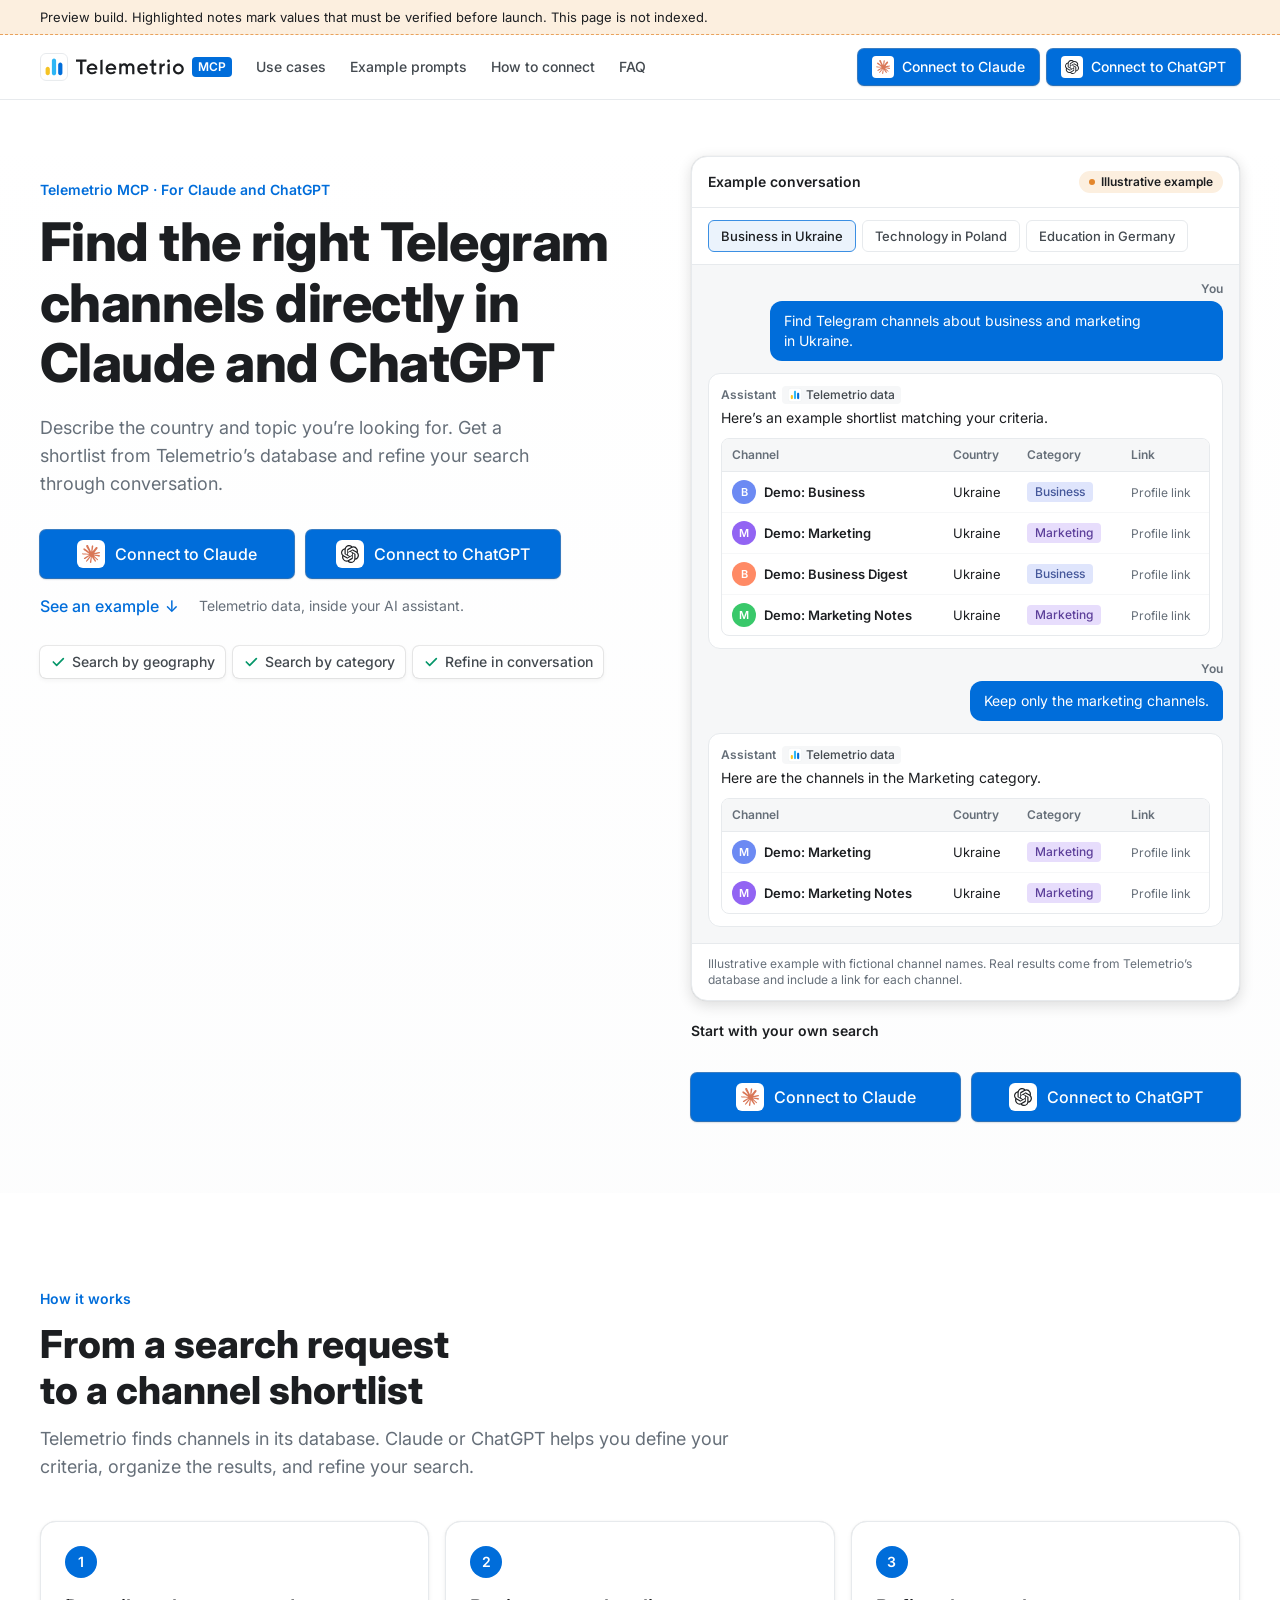
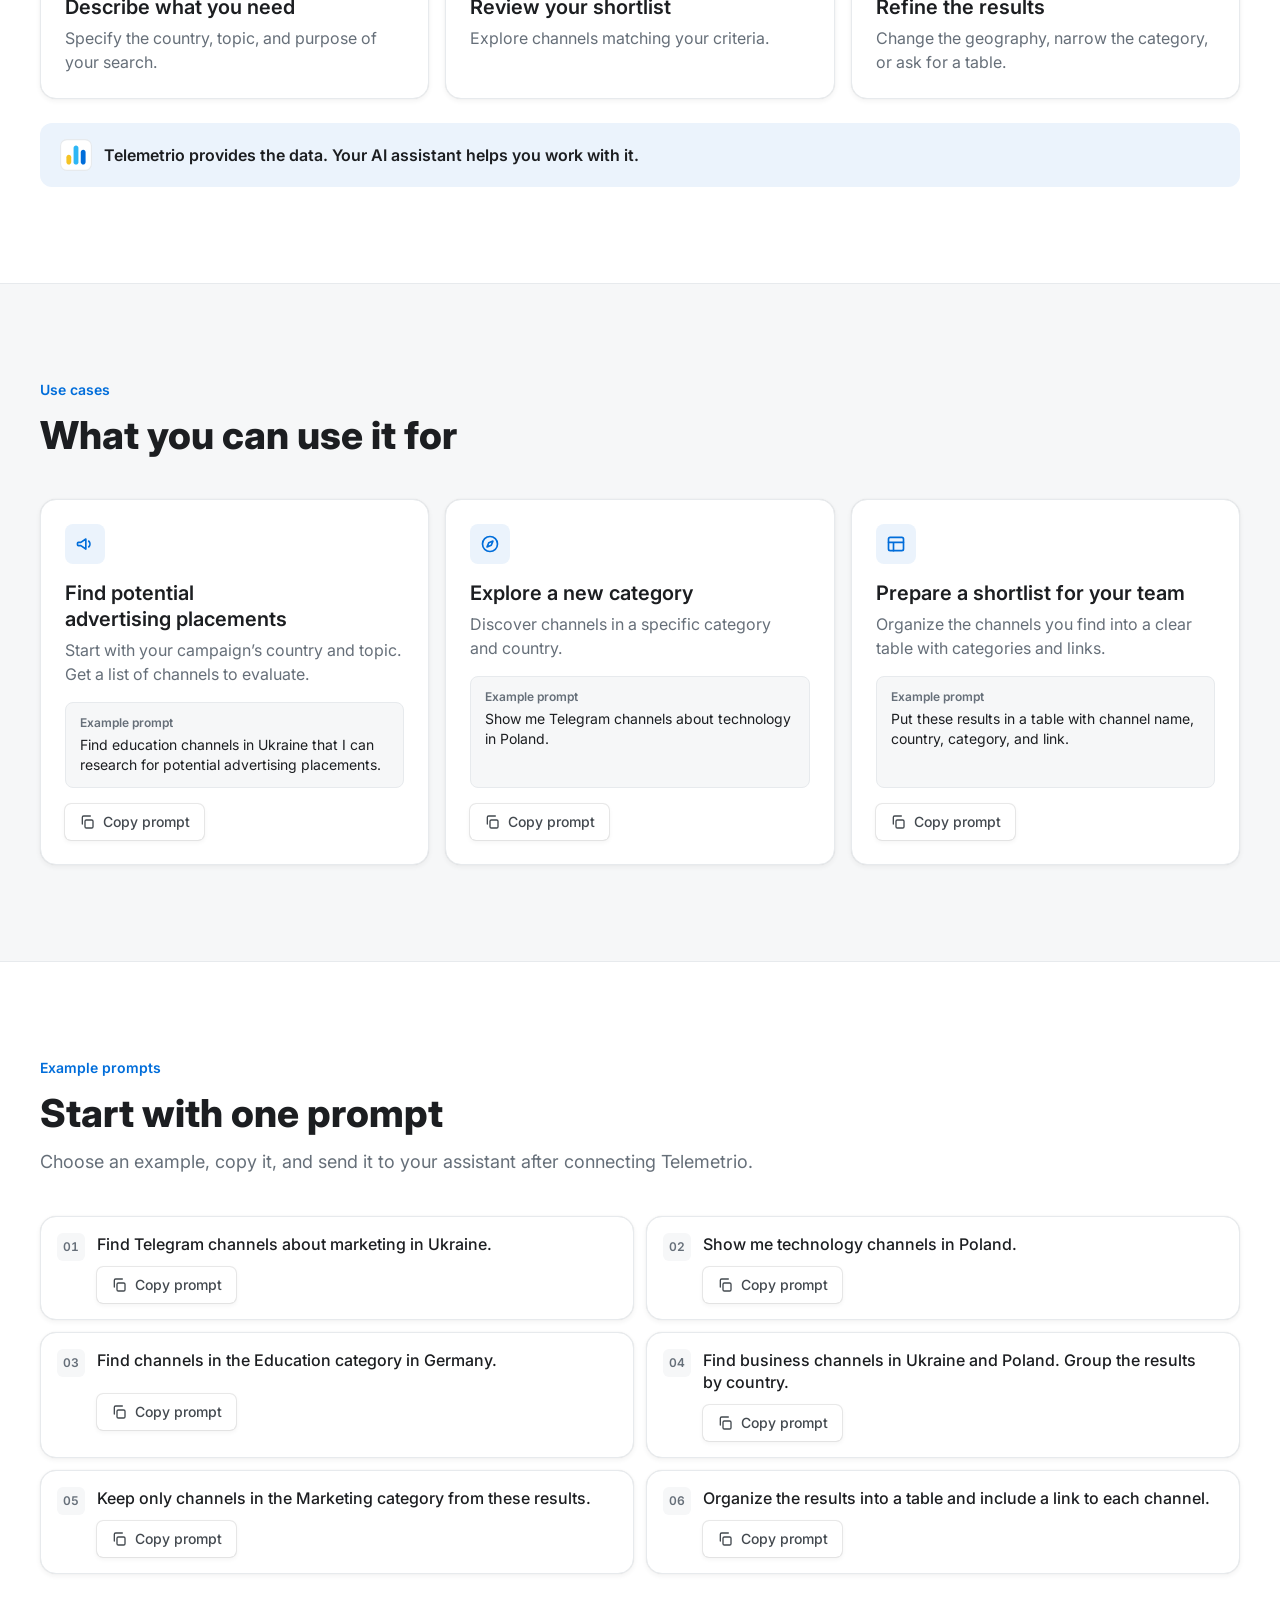
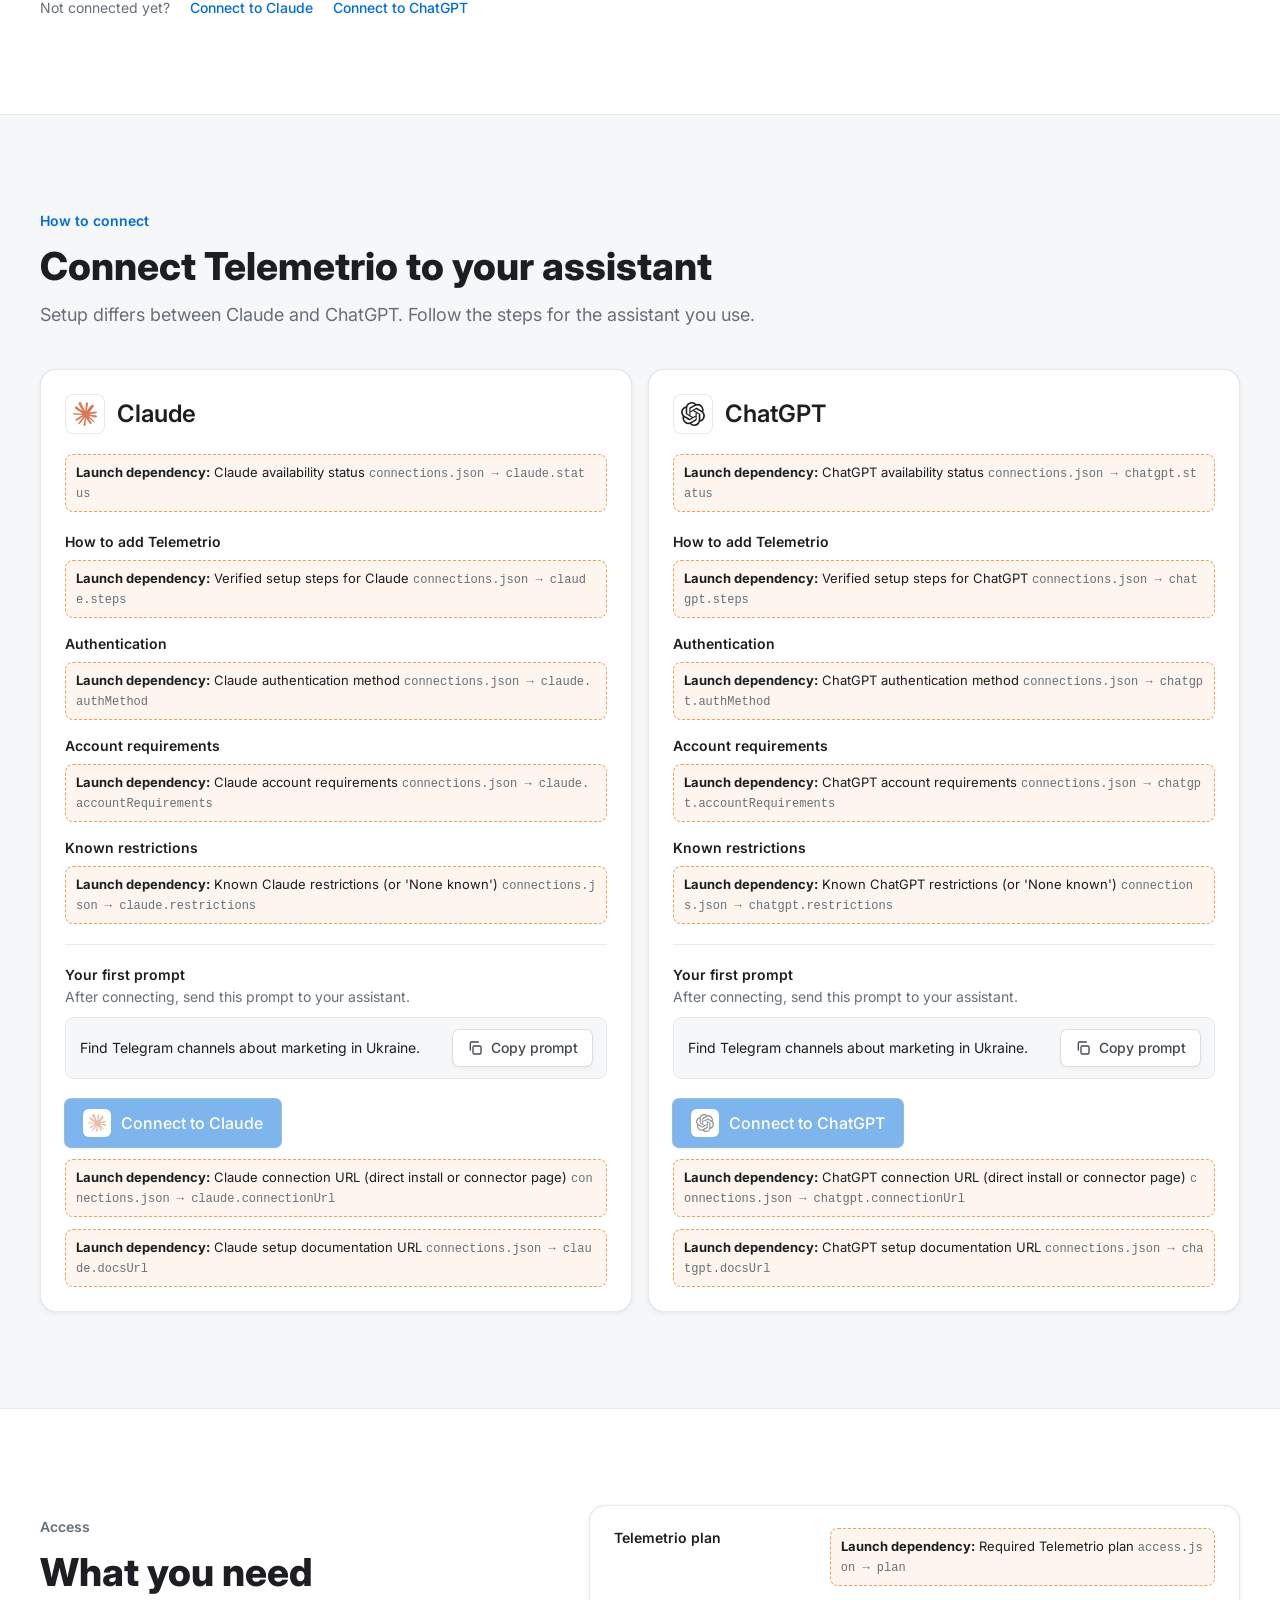
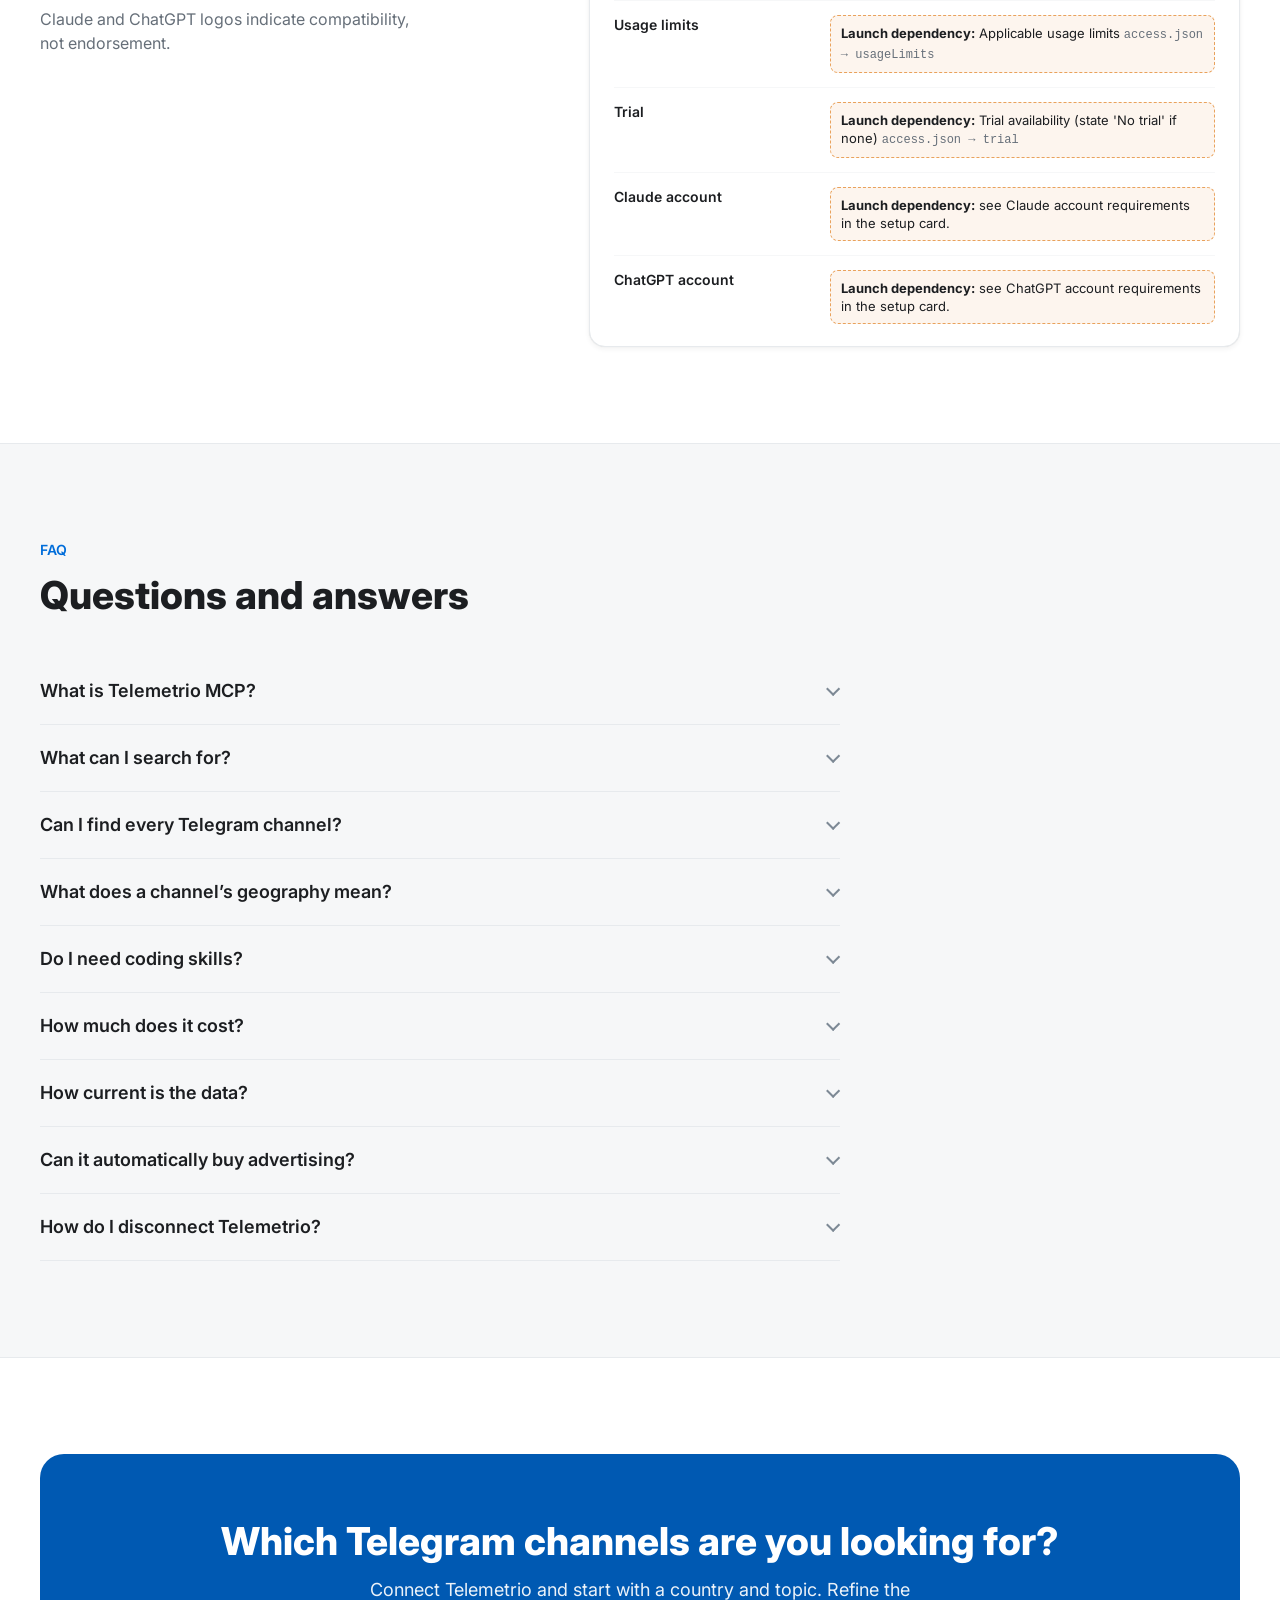
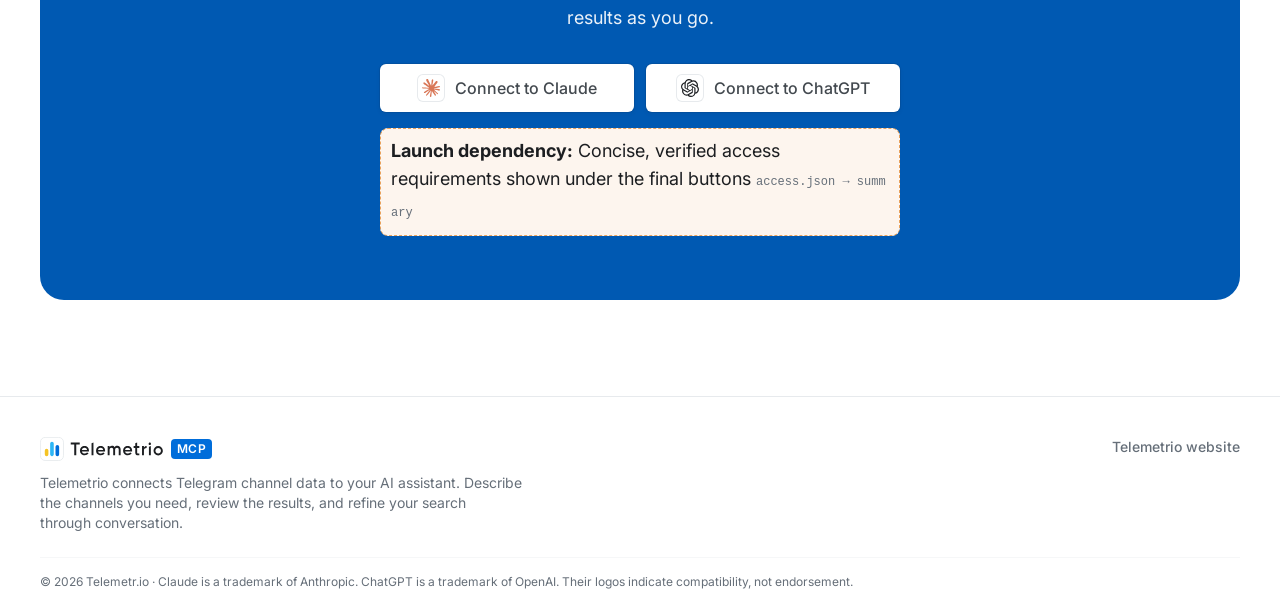
==== mcp/index.html @ 52c3f5aa "Add Telemetrio MCP landing page (preview build) Static page generated by mcp/build.py from separate " ====
<!doctype html>
<html lang="en" data-variant="a">
<head>
<meta charset="utf-8" />
<meta name="viewport" content="width=device-width, initial-scale=1" />
<title>Telemetrio MCP — Telegram Channel Search in Claude &amp; ChatGPT</title>
<meta name="description" content="Find Telegram channels by country and category directly in Claude or ChatGPT. Connect Telemetrio MCP and refine your search through conversation." />
<meta name="robots" content="noindex" />
<link rel="canonical" href="https://stas656.github.io/telemetrio-test/mcp/" />
<meta property="og:type" content="website" />
<meta property="og:url" content="https://stas656.github.io/telemetrio-test/mcp/" />
<meta property="og:title" content="Telemetrio MCP — Telegram Channel Search in Claude &amp; ChatGPT" />
<meta property="og:description" content="Find Telegram channels by country and category directly in Claude or ChatGPT. Connect Telemetrio MCP and refine your search through conversation." />
<meta property="og:site_name" content="Telemetrio" />
<meta property="og:locale" content="en_US" />
<meta name="twitter:card" content="summary" />
<meta name="theme-color" content="#006dda" />
<link rel="icon" type="image/svg+xml" href="../assets/logo-icon.svg" />
<link rel="preconnect" href="https://fonts.googleapis.com" />
<link rel="preconnect" href="https://fonts.gstatic.com" crossorigin />
<link href="https://fonts.googleapis.com/css2?family=Inter:wght@400;500;600;800&display=swap" rel="stylesheet" />
<style>
/* Telemetrio Design System 2.0 tokens
   Source: Figma "Design system (Claude)" — pages Color, Shadow, Typography, Border Radius & Spacing.
   Shared by the main landing page and the MCP landing page. */
:root {
  /* Alias color tokens */
  --text-base-primary: #1c1e21;
  --text-base-secondary: #666f79;
  --text-base-tertiary: #7d8995;
  --text-base-quaternary: #ffffff;
  --text-base-primary-disabled: #919eac;
  --text-accent: #006dda;
  --text-info: #0059b2;
  --text-success: #047a56;
  --text-danger: #a92121;
  --text-warning: #b96d23;
  --text-link-accent-hover: #3b8fe3;
  --text-link-base: #43494f;
  --text-label-01: #44579a;
  --text-label-06: #5c3f9a;
  --text-label-08: #9a7244;
  --text-label-10: #1c739b;
  --border-base-primary: #f6f7f8;
  --border-base-secondary: #e7eaed;
  --border-base-tertiary: #c3cbd2;
  --border-base-quaternary: #a9b3be;
  --border-accent: #006dda;
  --border-select: #3b8fe3;
  --border-success: #3fae8c;
  --border-warning: #e9a25c;
  --border-danger: #da5a5a;
  --icon-base-primary: #43494f;
  --icon-base-secondary: #7d8995;
  --icon-accent-primary: #006dda;
  --icon-accent-secondary: #c7dff7;
  --icon-accent-quaternary: #f6fafe;
  --icon-success: #059669;
  --icon-danger: #cf2929;
  --icon-warning: #e3862b;
  --focused-accent-primary: #3b8fe3;
  --bg-base-primary: #ffffff;
  --bg-base-secondary: #f6f7f8;
  --bg-base-tertiary: #e7eaed;
  --bg-accent: #006dda;
  --bg-accent-hover: #3b8fe3;
  --bg-accent-selected: #ebf3fc;
  --bg-info: #ebf3fc;
  --bg-success: #ebf7f3;
  --bg-danger: #fbeeee;
  --bg-warning: #fdf5ee;
  --bg-label-primary-01: #5871c6;
  --bg-label-primary-06: #7752c6;
  --bg-label-primary-10: #2595c8;
  --bg-label-secondary-01: #dfe5fc;
  --bg-label-secondary-06: #e7ddfc;
  --bg-label-secondary-08: #fcefdf;
  --bg-label-secondary-10: #d1effd;
  --bg-gradient-primary: linear-gradient(180deg, rgba(195,203,210,0) 0%, rgba(195,203,210,.04) 100%), #ffffff;
  --bg-data-01: #6c8af3; --bg-data-02: #e976d6; --bg-data-03: #41ddc1; --bg-data-04: #e289f2;
  --bg-data-05: #f5c324; --bg-data-06: #9264f3; --bg-data-07: #f36c95; --bg-data-08: #f3b56c;
  --bg-data-09: #39c86a; --bg-data-10: #2db6f5; --bg-data-11: #bcd04b; --bg-data-12: #ff8a65;
  /* Shadows */
  --shadow-sm: 0 2px 4px 1px rgba(4,4,5,.04), 0 0 1px 0 rgba(4,4,5,.12);
  --shadow-default: 0 2px 8px 1px rgba(4,4,5,.08), 0 0 1px 0 rgba(4,4,5,.12);
  --shadow-md: 0 4px 12px 1px rgba(4,4,5,.08), 0 0 1px 0 rgba(4,4,5,.12);
  --shadow-lg: 0 4px 14px 1px rgba(4,4,5,.12), 0 0 1px 0 rgba(4,4,5,.16);
  --shadow-xl: 0 8px 16px 1px rgba(0,3,20,.12), 0 0 1px 0 rgba(4,4,5,.16);
  --shadow-2xl: 0 2px 8px 1px rgba(4,4,5,.08), 0 0 1px 0 rgba(4,4,5,.12), 0 8px 20px 8px rgba(4,4,5,.10);
  --shadow-custom-sm: 0 0 0 1px rgba(28,30,33,.08), 0 2px 4px 1px rgba(4,4,5,.04), 0 0 1px 0 rgba(4,4,5,.12);
  /* Typefaces: Inter for product, Gilroy ExtraBold for marketing headlines */
  --font-product: Inter, system-ui, -apple-system, sans-serif;
  --font-marketing: Gilroy, Inter, system-ui, sans-serif;
}
/* Telemetrio MCP landing page. Colors, shadows and type come from assets/tokens.css. */
*, *::before, *::after { box-sizing: border-box; margin: 0; padding: 0; }
html { scroll-behavior: smooth; -webkit-text-size-adjust: 100%; }
body { font-family: var(--font-product); font-size: 16px; line-height: 24px; color: var(--text-base-primary); background: var(--bg-base-primary); -webkit-font-smoothing: antialiased; overflow-x: clip; }
img, svg { display: block; }
a { color: inherit; text-decoration: none; }
button { font: inherit; color: inherit; background: none; border: 0; cursor: pointer; }
ul, ol { list-style: none; }
h1, h2, h3, summary { text-wrap: balance; }
p, li, dd { text-wrap: pretty; }
:focus-visible { outline: 2px solid var(--focused-accent-primary); outline-offset: 2px; border-radius: 6px; }
[id] { scroll-margin-top: 80px; }
.container { max-width: 1248px; margin: 0 auto; padding: 0 24px; }
.sr-only { position: absolute; width: 1px; height: 1px; padding: 0; margin: -1px; overflow: hidden; clip: rect(0 0 0 0); white-space: nowrap; border: 0; }
.skip { position: absolute; left: 16px; top: -64px; z-index: 100; padding: 10px 16px; border-radius: 6px; background: var(--text-base-primary); color: var(--text-base-quaternary); font-weight: 500; }
.skip:focus { top: 12px; }
@media (max-width: 640px) { .container { padding: 0 16px; } }

/* Preview-only notes */
.preview-bar { background: var(--bg-label-secondary-08); border-bottom: 1px dashed var(--border-warning); font-size: 13px; line-height: 18px; padding: 8px 0; }
.dep { margin-top: 8px; padding: 8px 10px; border: 1px dashed var(--border-warning); border-radius: 8px; background: var(--bg-warning); color: var(--text-base-primary); font-size: 13px; line-height: 18px; text-align: left; }
.dep code { font-size: 12px; color: var(--text-base-secondary); word-break: break-all; }

/* Buttons (Design System: Buttons — sizes S 36px, M 48px, radius 6px) */
.btn { display: inline-flex; align-items: center; justify-content: center; gap: 10px; border-radius: 6px; font-weight: 500; white-space: nowrap; transition: background-color .15s ease, box-shadow .15s ease, color .15s ease; }
.btn-m { height: 48px; padding: 0 18px; font-size: 16px; line-height: 22px; }
.btn-s { height: 36px; padding: 0 14px; font-size: 14px; line-height: 20px; gap: 8px; }
.btn-primary { background: var(--bg-accent); color: var(--text-base-quaternary); box-shadow: 0 0 0 1px rgba(0,89,178,.76), 0 1px 2px rgba(0,39,78,.40); }
/* Hover uses Celtic Blue 600 instead of the DS hover tone (#3b8fe3) to keep 4.5:1 contrast for white text. */
.btn-primary:hover { background: var(--text-info); }
.btn-primary:focus-visible { outline: none; box-shadow: 0 0 0 2px var(--bg-base-primary), 0 0 0 4px var(--focused-accent-primary); }
.btn-secondary { background: var(--bg-base-primary); color: var(--text-link-base); box-shadow: var(--shadow-custom-sm); }
.btn-secondary:hover { background: var(--bg-base-secondary); color: var(--text-base-primary); }
.btn-secondary:focus-visible { outline: none; box-shadow: 0 0 0 1px rgba(28,30,33,.08), 0 0 0 3px var(--focused-accent-primary); }
.btn[aria-disabled="true"] { opacity: .5; cursor: not-allowed; pointer-events: none; }
.logo-chip { display: grid; place-items: center; flex-shrink: 0; width: 28px; height: 28px; border-radius: 6px; background: var(--bg-base-primary); }
.logo-chip svg { width: 18px; height: 18px; }
.btn-s .logo-chip { width: 22px; height: 22px; border-radius: 4px; }
.btn-s .logo-chip svg { width: 14px; height: 14px; }
.btn-secondary .logo-chip { box-shadow: inset 0 0 0 1px var(--border-base-secondary); }
.logo-chatgpt { color: var(--text-base-primary); }
.cta-pair { display: grid; grid-template-columns: repeat(2, minmax(0, 1fr)); gap: 12px; max-width: 520px; }
.cta-pair .btn { width: 100%; }
@media (max-width: 560px) { .cta-pair { grid-template-columns: 1fr; } }
.text-link { display: inline-flex; align-items: center; gap: 6px; color: var(--text-accent); font-weight: 500; border-radius: 4px; }
.text-link:hover { color: var(--text-info); text-decoration: underline; text-underline-offset: 3px; }

/* Header (Design System: Header & Nav menu — compact) */
.site-header { position: sticky; top: 0; z-index: 50; background: var(--bg-base-primary); border-bottom: 1px solid var(--border-base-secondary); }
.header-inner { display: flex; align-items: center; gap: 24px; height: 64px; }
.brand { display: flex; align-items: center; gap: 8px; flex-shrink: 0; }
.brand img { height: 28px; width: auto; }
.badge-mcp { padding: 2px 6px; border-radius: 4px; background: var(--bg-accent); color: var(--text-base-quaternary); font-size: 12px; line-height: 16px; font-weight: 600; letter-spacing: .02em; }
.header-nav { display: flex; align-items: center; gap: 24px; flex: 1; }
.nav-links { display: flex; gap: 24px; margin-right: auto; font-size: 14px; line-height: 20px; font-weight: 500; color: var(--text-link-base); }
.nav-links a { padding: 6px 0; }
.nav-links a:hover { color: var(--text-base-primary); }
.nav-ctas { display: flex; gap: 8px; }
.menu-btn { display: none; width: 36px; height: 36px; margin-left: auto; border-radius: 6px; place-items: center; color: var(--icon-base-primary); box-shadow: var(--shadow-custom-sm); }
.menu-btn .i-close { display: none; }
@media (max-width: 1179px) { .nav-ctas { display: none; } }
@media (max-width: 959px) {
  .menu-btn { display: grid; }
  .header-nav { display: none; }
  .site-header.menu-open .header-nav { display: flex; flex-direction: column; align-items: stretch; gap: 16px; position: absolute; top: 64px; left: 0; right: 0; padding: 12px 16px 20px; background: var(--bg-base-primary); border-bottom: 1px solid var(--border-base-secondary); box-shadow: var(--shadow-md); }
  .site-header.menu-open .nav-links { flex-direction: column; gap: 0; margin: 0; font-size: 16px; }
  .site-header.menu-open .nav-links a { display: block; padding: 12px 0; border-bottom: 1px solid var(--border-base-primary); }
  .site-header.menu-open .nav-ctas { display: grid; grid-template-columns: 1fr; gap: 8px; }
  .site-header.menu-open .nav-ctas .btn { height: 48px; font-size: 16px; }
  .site-header.menu-open .menu-btn .i-open { display: none; }
  .site-header.menu-open .menu-btn .i-close { display: block; }
}

/* Hero */
.hero { padding: 56px 0 72px; background: var(--bg-gradient-primary); }
.hero-grid { display: grid; grid-template-columns: minmax(0, 1.1fr) minmax(0, 1fr); gap: 48px; align-items: start; }
.hero-copy { padding-top: 24px; }
.eyebrow { font-size: 14px; line-height: 20px; font-weight: 600; color: var(--text-accent); margin-bottom: 12px; }
h1 { font-family: var(--font-marketing); font-weight: 800; font-size: clamp(34px, 2.6vw + 20px, 56px); line-height: 1.14; letter-spacing: -.01em; }
.lead { margin-top: 20px; font-size: 18px; line-height: 28px; color: var(--text-base-secondary); max-width: 560px; }
.hero .cta-pair { margin-top: 32px; }
.hero-secondary { display: flex; flex-wrap: wrap; align-items: center; gap: 8px 20px; margin-top: 16px; }
.microcopy { font-size: 14px; line-height: 20px; color: var(--text-base-secondary); }
.capabilities { display: flex; flex-wrap: wrap; gap: 8px; margin-top: 28px; }
.capabilities li { display: inline-flex; align-items: center; gap: 6px; padding: 6px 10px; border-radius: 6px; background: var(--bg-base-primary); box-shadow: var(--shadow-custom-sm); font-size: 14px; line-height: 20px; font-weight: 500; color: var(--text-link-base); }
.capabilities svg { color: var(--icon-success); }
@media (max-width: 1079px) {
  .hero-grid { grid-template-columns: minmax(0, 1fr); gap: 40px; }
  .hero-copy { padding-top: 0; max-width: 680px; }
}
@media (max-width: 640px) { .hero { padding: 32px 0 56px; } .lead { font-size: 16px; line-height: 24px; } }

/* Product demonstration */
.demo { background: var(--bg-base-primary); border: 1px solid var(--border-base-secondary); border-radius: 16px; box-shadow: var(--shadow-lg); overflow: hidden; }
.demo-head { display: flex; align-items: center; justify-content: space-between; gap: 12px; padding: 14px 16px; border-bottom: 1px solid var(--border-base-secondary); }
.demo-title { font-size: 14px; line-height: 20px; font-weight: 600; }
.badge-illustrative { display: inline-flex; align-items: center; gap: 6px; flex-shrink: 0; padding: 3px 10px; border-radius: 999px; background: var(--bg-label-secondary-08); font-size: 12px; line-height: 16px; font-weight: 600; }
.badge-illustrative::before { content: ""; width: 6px; height: 6px; border-radius: 50%; background: var(--icon-warning); }
.demo-tabs { display: flex; flex-wrap: wrap; gap: 6px; padding: 12px 16px; }
.demo-tab { height: 32px; padding: 0 12px; border-radius: 6px; border: 1px solid var(--border-base-secondary); font-size: 13px; line-height: 18px; font-weight: 500; color: var(--text-link-base); transition: background-color .15s ease, border-color .15s ease, color .15s ease; }
.demo-tab:hover { background: var(--bg-base-secondary); color: var(--text-base-primary); }
.demo-tab[aria-selected="true"] { background: var(--bg-accent-selected); border-color: var(--border-select); color: var(--text-base-primary); }
.demo-panel { display: grid; gap: 12px; padding: 16px; background: var(--bg-base-secondary); border-top: 1px solid var(--border-base-secondary); }
.demo-panel[hidden] { display: none; }
.msg { font-size: 14px; line-height: 20px; }
.msg-who { display: flex; align-items: center; gap: 6px; margin-bottom: 4px; font-size: 12px; line-height: 16px; font-weight: 600; color: var(--text-base-secondary); }
.msg-user { justify-self: end; max-width: 88%; }
.msg-user .msg-who { justify-content: flex-end; }
.msg-user .msg-text { padding: 10px 14px; border-radius: 12px 12px 4px 12px; background: var(--bg-accent); color: var(--text-base-quaternary); }
.msg-assistant { padding: 12px; border-radius: 12px; background: var(--bg-base-primary); border: 1px solid var(--border-base-secondary); }
.source-chip { display: inline-flex; align-items: center; gap: 4px; padding: 1px 6px; border-radius: 4px; background: var(--bg-base-secondary); color: var(--text-link-base); font-weight: 500; }
.source-chip img { width: 14px; height: 14px; }
.results-wrap { margin-top: 10px; border: 1px solid var(--border-base-secondary); border-radius: 8px; overflow: hidden; }
.results { width: 100%; border-collapse: collapse; font-size: 13px; line-height: 18px; }
.results th { padding: 8px 10px; background: var(--bg-base-secondary); color: var(--text-base-secondary); font-size: 12px; line-height: 16px; font-weight: 600; text-align: left; border-bottom: 1px solid var(--border-base-secondary); }
.results td { padding: 8px 10px; border-bottom: 1px solid var(--border-base-primary); vertical-align: middle; }
.results tr:last-child td { border-bottom: 0; }
.ch { display: flex; align-items: center; gap: 8px; font-weight: 600; }
.ch-ava { display: grid; place-items: center; flex-shrink: 0; width: 24px; height: 24px; border-radius: 50%; background: var(--c); color: var(--text-base-quaternary); font-size: 11px; font-weight: 600; }
.chip { display: inline-block; padding: 2px 8px; border-radius: 4px; font-size: 12px; line-height: 16px; font-weight: 500; white-space: nowrap; }
.tone-a { background: var(--bg-label-secondary-01); color: var(--text-label-01); }
.tone-b { background: var(--bg-label-secondary-06); color: var(--text-label-06); }
.link-ph { color: var(--text-base-secondary); font-size: 12px; white-space: nowrap; }
.demo-foot { padding: 12px 16px; border-top: 1px solid var(--border-base-secondary); font-size: 12px; line-height: 16px; color: var(--text-base-secondary); }
.demo-cta { margin-top: 20px; }
.demo-cta-title { margin-bottom: 10px; font-size: 14px; line-height: 20px; font-weight: 600; }
.demo-cta .cta-pair { max-width: none; }
@media (max-width: 560px) {
  .results-wrap { border: 0; border-radius: 0; overflow: visible; }
  .results, .results tbody { display: block; }
  .results thead { display: none; }
  .results tr { display: grid; grid-template-columns: repeat(3, minmax(0, 1fr)); gap: 8px 12px; padding: 10px 12px; margin-bottom: 8px; border: 1px solid var(--border-base-secondary); border-radius: 8px; }
  .results tr:last-child { margin-bottom: 0; }
  .results td { display: flex; flex-direction: column; align-items: flex-start; gap: 2px; padding: 0; border: 0; }
  .results td::before { content: attr(data-label); font-size: 11px; line-height: 14px; font-weight: 600; color: var(--text-base-secondary); }
  .results td:first-child { grid-column: 1 / -1; }
  .results td:first-child::before { display: none; }
}

/* Sections */
.section { padding: 96px 0; }
.section-alt { background: var(--bg-base-secondary); border-block: 1px solid var(--border-base-secondary); }
.section-head { max-width: 720px; margin-bottom: 40px; }
.section-head h2, .access-intro h2, .final h2 { font-family: var(--font-marketing); font-weight: 800; font-size: clamp(28px, 1.6vw + 18px, 40px); line-height: 1.2; }
.section-lead { margin-top: 12px; font-size: 18px; line-height: 28px; color: var(--text-base-secondary); }
@media (max-width: 640px) { .section { padding: 64px 0; } .section-lead { font-size: 16px; line-height: 24px; } }
.card { background: var(--bg-base-primary); border: 1px solid var(--border-base-secondary); border-radius: 16px; box-shadow: var(--shadow-sm); }

/* How it works */
.steps { display: grid; grid-template-columns: repeat(3, minmax(0, 1fr)); gap: 16px; counter-reset: step; }
.step { padding: 24px; }
.step-num { display: grid; place-items: center; width: 32px; height: 32px; border-radius: 50%; background: var(--bg-accent); color: var(--text-base-quaternary); font-size: 14px; font-weight: 600; }
.step h3 { margin: 16px 0 6px; font-size: 20px; line-height: 26px; font-weight: 600; }
.step p { color: var(--text-base-secondary); }
.closing { display: flex; align-items: center; gap: 12px; margin-top: 24px; padding: 16px 20px; border-radius: 12px; background: var(--bg-accent-selected); font-size: 16px; line-height: 22px; font-weight: 600; }
.closing img { width: 32px; height: 32px; flex-shrink: 0; }
@media (max-width: 860px) { .steps { grid-template-columns: minmax(0, 1fr); } }

/* Use cases */
.usecases { display: grid; grid-template-columns: repeat(3, minmax(0, 1fr)); gap: 16px; }
.usecase { display: flex; flex-direction: column; padding: 24px; }
.usecase-ico { display: grid; place-items: center; width: 40px; height: 40px; border-radius: 8px; background: var(--bg-accent-selected); color: var(--icon-accent-primary); }
.usecase h3 { margin: 16px 0 6px; font-size: 20px; line-height: 26px; font-weight: 600; }
.usecase > p { color: var(--text-base-secondary); }
.prompt-box { margin-top: 16px; padding: 12px 14px; border-radius: 8px; background: var(--bg-base-secondary); border: 1px solid var(--border-base-secondary); }
.prompt-label { font-size: 12px; line-height: 16px; font-weight: 600; color: var(--text-base-secondary); margin-bottom: 4px; }
.prompt-text { font-size: 14px; line-height: 20px; color: var(--text-base-primary); user-select: all; -webkit-user-select: all; }
.usecase .copy-btn { margin-top: 16px; align-self: flex-start; }
.usecase .prompt-box { flex: 1; }
@media (max-width: 960px) { .usecases { grid-template-columns: minmax(0, 1fr); } }

/* Copy buttons */
.copy-btn .i-check { display: none; }
.copy-btn[data-state="copied"] { color: var(--text-success); }
.copy-btn[data-state="copied"] .i-copy { display: none; }
.copy-btn[data-state="copied"] .i-check { display: block; }
.copy-error { margin-top: 8px; font-size: 13px; line-height: 18px; color: var(--text-danger); }

/* Prompt library */
.prompt-list { display: grid; grid-template-columns: repeat(2, minmax(0, 1fr)); gap: 12px; }
.prompt-item { display: grid; grid-template-columns: auto minmax(0, 1fr); align-items: start; gap: 4px 12px; padding: 16px; }
.prompt-num { grid-row: span 2; display: grid; place-items: center; width: 28px; height: 28px; border-radius: 6px; background: var(--bg-base-secondary); color: var(--text-base-secondary); font-size: 12px; font-weight: 600; font-variant-numeric: tabular-nums; }
.prompt-item .prompt-text { font-size: 16px; line-height: 22px; font-weight: 500; }
.prompt-item .copy-btn { justify-self: start; margin-top: 8px; }
.prompt-connect { display: flex; flex-wrap: wrap; align-items: center; gap: 8px 20px; margin-top: 24px; font-size: 14px; line-height: 20px; color: var(--text-base-secondary); }
@media (max-width: 760px) { .prompt-list { grid-template-columns: minmax(0, 1fr); } }

/* Connection setup */
.setup-grid { display: grid; grid-template-columns: repeat(2, minmax(0, 1fr)); gap: 16px; align-items: start; }
.setup-card { padding: 24px; transition: box-shadow .2s ease; }
.setup-card.is-targeted { box-shadow: 0 0 0 2px var(--focused-accent-primary), var(--shadow-md); }
.setup-head { display: flex; align-items: center; gap: 12px; flex-wrap: wrap; }
.setup-logo { display: grid; place-items: center; width: 40px; height: 40px; border-radius: 8px; box-shadow: inset 0 0 0 1px var(--border-base-secondary); }
.setup-logo svg { width: 24px; height: 24px; }
.setup-head h3 { font-size: 24px; line-height: 32px; font-weight: 600; }
.setup-head h3:focus { outline: none; }
.status { padding: 2px 8px; border-radius: 4px; font-size: 12px; line-height: 16px; font-weight: 600; }
.status-available { background: var(--bg-success); color: var(--text-success); }
.status-beta { background: var(--bg-label-secondary-01); color: var(--text-label-01); }
.status-unavailable { background: var(--bg-base-tertiary); color: var(--text-link-base); }
.setup-head .dep { flex-basis: 100%; }
.facts { margin-top: 20px; display: grid; gap: 16px; }
.facts dt { font-size: 14px; line-height: 20px; font-weight: 600; }
.facts dd { margin-top: 4px; color: var(--text-base-secondary); font-size: 14px; line-height: 20px; }
.facts ol { list-style: decimal; padding-left: 20px; display: grid; gap: 6px; color: var(--text-base-primary); }
.server-url { display: flex; align-items: center; gap: 8px; flex-wrap: wrap; }
.server-url code { padding: 4px 8px; border-radius: 6px; background: var(--bg-base-secondary); color: var(--text-base-primary); font-size: 13px; word-break: break-all; }
.first-prompt { margin-top: 20px; padding-top: 20px; border-top: 1px solid var(--border-base-secondary); }
.first-prompt h4 { font-size: 14px; line-height: 20px; font-weight: 600; }
.status-msg { margin-top: 2px; font-size: 14px; line-height: 20px; color: var(--text-base-secondary); }
.status-msg.is-connected { color: var(--text-success); font-weight: 600; }
.first-prompt .prompt-box { margin-top: 10px; display: flex; align-items: center; justify-content: space-between; gap: 12px; }
.setup-actions { display: flex; flex-wrap: wrap; align-items: center; gap: 12px 20px; margin-top: 20px; }
.setup-actions .dep { flex-basis: 100%; margin-top: 0; }
@media (max-width: 860px) { .setup-grid { grid-template-columns: minmax(0, 1fr); } }
@media (max-width: 480px) { .first-prompt .prompt-box { flex-direction: column; align-items: stretch; } .setup-actions .btn { width: 100%; } }

/* Access */
.access-grid { display: grid; grid-template-columns: minmax(0, 1fr) minmax(0, 1.3fr); gap: 48px; align-items: start; }
.access-intro p { margin-top: 12px; color: var(--text-base-secondary); }
.access-list { padding: 8px 24px; }
.access-list > div { display: grid; grid-template-columns: minmax(0, 200px) minmax(0, 1fr); gap: 4px 16px; padding: 14px 0; border-bottom: 1px solid var(--border-base-primary); }
.access-list > div:last-child { border-bottom: 0; }
.access-list dt { font-size: 14px; line-height: 20px; font-weight: 600; }
.access-list dd { font-size: 14px; line-height: 20px; color: var(--text-base-secondary); }
.access-list dd .dep { margin-top: 0; }
@media (max-width: 860px) { .access-grid { grid-template-columns: minmax(0, 1fr); gap: 24px; } }
@media (max-width: 520px) { .access-list > div { grid-template-columns: minmax(0, 1fr); } }

/* FAQ */
.faq { max-width: 800px; }
.faq details { border-bottom: 1px solid var(--border-base-secondary); }
.faq summary { display: flex; align-items: center; justify-content: space-between; gap: 16px; padding: 20px 0; font-size: 18px; line-height: 26px; font-weight: 600; cursor: pointer; list-style: none; }
.faq summary::-webkit-details-marker { display: none; }
.faq summary::after { content: ""; flex-shrink: 0; width: 10px; height: 10px; margin-right: 4px; border-right: 2px solid var(--icon-base-secondary); border-bottom: 2px solid var(--icon-base-secondary); transform: rotate(45deg) translateY(-3px); transition: transform .2s ease; }
.faq details[open] summary::after { transform: rotate(-135deg) translateY(-3px); }
.faq .answer { padding: 0 0 20px; color: var(--text-base-secondary); }
.faq .answer h4 { margin-top: 12px; color: var(--text-base-primary); font-size: 14px; font-weight: 600; }
.faq .answer ol { list-style: decimal; padding-left: 20px; }

/* Final CTA */
.final { padding: 64px 32px; border-radius: 24px; background: var(--text-info); color: var(--text-base-quaternary); text-align: center; }
.final p { max-width: 560px; margin: 12px auto 0; color: rgba(255,255,255,.92); font-size: 18px; line-height: 28px; }
.final .cta-pair { margin: 32px auto 0; }
.final .access-summary { margin-top: 16px; font-size: 14px; line-height: 20px; }
.final .dep { max-width: 520px; margin: 16px auto 0; color: var(--text-base-primary); }
@media (max-width: 640px) { .final { padding: 48px 20px; border-radius: 16px; } .final p { font-size: 16px; line-height: 24px; } }

/* Footer */
.site-footer { padding: 40px 0; border-top: 1px solid var(--border-base-secondary); font-size: 14px; line-height: 20px; color: var(--text-base-secondary); }
.footer-grid { display: flex; flex-wrap: wrap; justify-content: space-between; gap: 24px; }
.footer-grid p { max-width: 520px; margin-top: 12px; }
.footer-links { display: flex; flex-wrap: wrap; gap: 8px 20px; font-weight: 500; }
.footer-links a:hover { color: var(--text-base-primary); }
.footer-legal { margin-top: 24px; padding-top: 16px; border-top: 1px solid var(--border-base-primary); font-size: 12px; line-height: 16px; }

@media (prefers-reduced-motion: reduce) {
  html { scroll-behavior: auto; }
  *, *::before, *::after { transition: none !important; animation: none !important; }
}
</style>
<script type="application/ld+json">{"@context": "https://schema.org", "@type": "WebPage", "name": "Telemetrio MCP — Telegram Channel Search in Claude & ChatGPT", "description": "Find Telegram channels by country and category directly in Claude or ChatGPT. Connect Telemetrio MCP and refine your search through conversation.", "url": "https://stas656.github.io/telemetrio-test/mcp/", "inLanguage": "en", "publisher": {"@type": "Organization", "name": "Telemetrio", "url": "https://telemetr.io"}}</script>
</head>
<body>
<a class="skip" href="#main">Skip to content</a>
<svg width="0" height="0" style="position:absolute" aria-hidden="true"><symbol id="logo-claude" viewBox="0 0 24 24"><path d="M4.709 15.955l4.72-2.647.08-.23-.08-.128H9.2l-.79-.048-2.698-.073-2.339-.097-2.266-.122-.571-.121L0 11.784l.055-.352.48-.321.686.06 1.52.103 2.278.158 1.652.097 2.449.255h.389l.055-.157-.134-.098-.103-.097-2.358-1.596-2.552-1.688-1.336-.972-.724-.491-.364-.462-.158-1.008.656-.722.881.06.225.061.893.686 1.908 1.476 2.491 1.833.365.304.145-.103.019-.073-.164-.274-1.355-2.446-1.446-2.49-.644-1.032-.17-.619a2.97 2.97 0 01-.104-.729L6.283.134 6.696 0l.996.134.42.364.62 1.414 1.002 2.229 1.555 3.03.456.898.243.832.091.255h.158V9.01l.128-1.706.237-2.095.23-2.695.08-.76.376-.91.747-.492.584.28.48.685-.067.444-.286 1.851-.559 2.903-.364 1.942h.212l.243-.242.985-1.306 1.652-2.064.73-.82.85-.904.547-.431h1.033l.76 1.129-.34 1.166-1.064 1.347-.881 1.142-1.264 1.7-.79 1.36.073.11.188-.02 2.856-.606 1.543-.28 1.841-.315.833.388.091.395-.328.807-1.969.486-2.309.462-3.439.813-.042.03.049.061 1.549.146.662.036h1.622l3.02.225.79.522.474.638-.079.485-1.215.62-1.64-.389-3.829-.91-1.312-.329h-.182v.11l1.093 1.068 2.006 1.81 2.509 2.33.127.578-.322.455-.34-.049-2.205-1.657-.851-.747-1.926-1.62h-.128v.17l.444.649 2.345 3.521.122 1.08-.17.353-.608.213-.668-.122-1.374-1.925-1.415-2.167-1.143-1.943-.14.08-.674 7.254-.316.37-.729.28-.607-.461-.322-.747.322-1.476.389-1.924.315-1.53.286-1.9.17-.632-.012-.042-.14.018-1.434 1.967-2.18 2.945-1.726 1.845-.414.164-.717-.37.067-.662.401-.589 2.388-3.036 1.44-1.882.93-1.086-.006-.158h-.055L4.132 18.56l-1.13.146-.487-.456.061-.746.231-.243 1.908-1.312-.006.006z" fill="#D97757" fill-rule="nonzero"></path></symbol><symbol id="logo-chatgpt" viewBox="0 0 24 24" fill="currentColor"><path d="M22.2819 9.8211a5.9847 5.9847 0 0 0-.5157-4.9108 6.0462 6.0462 0 0 0-6.5098-2.9A6.0651 6.0651 0 0 0 4.9807 4.1818a5.9847 5.9847 0 0 0-3.9977 2.9 6.0462 6.0462 0 0 0 .7427 7.0966 5.98 5.98 0 0 0 .511 4.9107 6.051 6.051 0 0 0 6.5146 2.9001A5.9847 5.9847 0 0 0 13.2599 24a6.0557 6.0557 0 0 0 5.7718-4.2058 5.9894 5.9894 0 0 0 3.9977-2.9001 6.0557 6.0557 0 0 0-.7475-7.0729zm-9.022 12.6081a4.4755 4.4755 0 0 1-2.8764-1.0408l.1419-.0804 4.7783-2.7582a.7948.7948 0 0 0 .3927-.6813v-6.7369l2.02 1.1686a.071.071 0 0 1 .038.052v5.5826a4.504 4.504 0 0 1-4.4945 4.4944zm-9.6607-4.1254a4.4708 4.4708 0 0 1-.5346-3.0137l.142.0852 4.783 2.7582a.7712.7712 0 0 0 .7806 0l5.8428-3.3685v2.3324a.0804.0804 0 0 1-.0332.0615L9.74 19.9502a4.4992 4.4992 0 0 1-6.1408-1.6464zM2.3408 7.8956a4.485 4.485 0 0 1 2.3655-1.9728V11.6a.7664.7664 0 0 0 .3879.6765l5.8144 3.3543-2.0201 1.1685a.0757.0757 0 0 1-.071 0l-4.8303-2.7865A4.504 4.504 0 0 1 2.3408 7.872zm16.5963 3.8558L13.1038 8.364 15.1192 7.2a.0757.0757 0 0 1 .071 0l4.8303 2.7913a4.4944 4.4944 0 0 1-.6765 8.1042v-5.6772a.79.79 0 0 0-.407-.667zm2.0107-3.0231l-.142-.0852-4.7735-2.7818a.7759.7759 0 0 0-.7854 0L9.409 9.2297V6.8974a.0662.0662 0 0 1 .0284-.0615l4.8303-2.7866a4.4992 4.4992 0 0 1 6.6802 4.66zM8.3065 12.863l-2.02-1.1638a.0804.0804 0 0 1-.038-.0567V6.0742a4.4992 4.4992 0 0 1 7.3757-3.4537l-.142.0805L8.704 5.459a.7948.7948 0 0 0-.3927.6813zm1.0976-2.3654l2.602-1.4998 2.6069 1.4998v2.9994l-2.5974 1.4997-2.6067-1.4997Z"/></symbol></svg>
<div class="preview-bar" role="note"><div class="container">Preview build. Highlighted notes mark values that must be verified before launch. This page is not indexed.</div></div>
<header class="site-header">
  <div class="container header-inner">
    <a class="brand" href="#main" aria-label="Telemetrio MCP home"><img src="../assets/logo-full.svg" alt="" width="144" height="28" /><span class="badge-mcp">MCP</span></a>
    <nav class="header-nav" id="site-menu" aria-label="Main">
      <ul class="nav-links"><li><a href="#use-cases">Use cases</a></li><li><a href="#prompts">Example prompts</a></li><li><a href="#connect">How to connect</a></li><li><a href="#faq">FAQ</a></li></ul>
      <div class="nav-ctas"><a class="btn btn-s btn-primary btn-connect" href="#setup-claude" data-assistant="claude" data-location="header"><span class="logo-chip"><svg class="logo-claude" aria-hidden="true" viewBox="0 0 24 24"><use href="#logo-claude"/></svg></span><span>Connect to Claude</span></a><a class="btn btn-s btn-primary btn-connect" href="#setup-chatgpt" data-assistant="chatgpt" data-location="header"><span class="logo-chip"><svg class="logo-chatgpt" aria-hidden="true" viewBox="0 0 24 24"><use href="#logo-chatgpt"/></svg></span><span>Connect to ChatGPT</span></a></div>
    </nav>
    <button type="button" class="menu-btn" aria-expanded="false" aria-controls="site-menu"><span class="sr-only">Open menu</span><svg class="i-open" aria-hidden="true" width="18" height="18" viewBox="0 0 24 24" fill="none" stroke="currentColor" stroke-width="2" stroke-linecap="round"><path d="M4 7h16M4 12h16M4 17h16"/></svg><svg class="i-close" aria-hidden="true" width="18" height="18" viewBox="0 0 24 24" fill="none" stroke="currentColor" stroke-width="2" stroke-linecap="round"><path d="M6 6l12 12M18 6 6 18"/></svg></button>
  </div>
</header>
<main id="main">
<section class="hero" aria-labelledby="hero-title">
  <div class="container hero-grid">
    <div class="hero-copy">
      <p class="eyebrow">Telemetrio MCP · For Claude and ChatGPT</p>
      <h1 id="hero-title" data-variant-b="Find Telegram channels for your next campaign in Claude and ChatGPT">Find the right Telegram channels directly in Claude and ChatGPT</h1>
      <script>(function(){var v=new URLSearchParams(location.search).get("hl");if(v==="b"){var h=document.getElementById("hero-title");h.textContent=h.dataset.variantB;document.documentElement.dataset.variant="b";}})();</script>
      <p class="lead">Describe the country and topic you’re looking for. Get a shortlist from Telemetrio’s database and refine your search through conversation.</p>
      <div class="cta-pair" role="group" aria-label="Connect Telemetrio to your assistant"><a class="btn btn-m btn-primary btn-connect" href="#setup-claude" data-assistant="claude" data-location="hero"><span class="logo-chip"><svg class="logo-claude" aria-hidden="true" viewBox="0 0 24 24"><use href="#logo-claude"/></svg></span><span>Connect to Claude</span></a><a class="btn btn-m btn-primary btn-connect" href="#setup-chatgpt" data-assistant="chatgpt" data-location="hero"><span class="logo-chip"><svg class="logo-chatgpt" aria-hidden="true" viewBox="0 0 24 24"><use href="#logo-chatgpt"/></svg></span><span>Connect to ChatGPT</span></a></div>
      <div class="hero-secondary">
        <a class="text-link" href="#demo">See an example <span aria-hidden="true">↓</span></a>
        <p class="microcopy">Telemetrio data, inside your AI assistant.</p>
      </div>
      <ul class="capabilities"><li><svg aria-hidden="true" width="16" height="16" viewBox="0 0 24 24" fill="none" stroke="currentColor" stroke-width="2.5" stroke-linecap="round" stroke-linejoin="round"><path d="m5 12 5 5L20 7"/></svg>Search by geography</li><li><svg aria-hidden="true" width="16" height="16" viewBox="0 0 24 24" fill="none" stroke="currentColor" stroke-width="2.5" stroke-linecap="round" stroke-linejoin="round"><path d="m5 12 5 5L20 7"/></svg>Search by category</li><li><svg aria-hidden="true" width="16" height="16" viewBox="0 0 24 24" fill="none" stroke="currentColor" stroke-width="2.5" stroke-linecap="round" stroke-linejoin="round"><path d="m5 12 5 5L20 7"/></svg>Refine in conversation</li></ul>
    </div>
    <div class="hero-demo" id="demo">
      <div class="demo" aria-labelledby="demo-title">
        <div class="demo-head"><h2 class="demo-title" id="demo-title">Example conversation</h2><span class="badge-illustrative">Illustrative example</span></div>
        <div class="demo-tabs" role="tablist" aria-label="Example searches"><button type="button" role="tab" class="demo-tab" id="tab-business-ua" aria-controls="panel-business-ua" aria-selected="true" tabindex="0" data-scenario="business-ua">Business in Ukraine</button><button type="button" role="tab" class="demo-tab" id="tab-technology-pl" aria-controls="panel-technology-pl" aria-selected="false" tabindex="-1" data-scenario="technology-pl">Technology in Poland</button><button type="button" role="tab" class="demo-tab" id="tab-education-de" aria-controls="panel-education-de" aria-selected="false" tabindex="-1" data-scenario="education-de">Education in Germany</button></div>
        <div class="demo-panel" role="tabpanel" id="panel-business-ua" aria-labelledby="tab-business-ua" tabindex="0"><div class="msg msg-user"><p class="msg-who">You</p><p class="msg-text">Find Telegram channels about business and marketing in Ukraine.</p></div><div class="msg msg-assistant"><p class="msg-who">Assistant<span class="source-chip"><img src="../assets/logo-icon.svg" alt="" width="14" height="14" />Telemetrio data</span></p><p>Here’s an example shortlist matching your criteria.</p><div class="results-wrap"><table class="results"><caption class="sr-only">Find Telegram channels about business and marketing in Ukraine.</caption><thead><tr><th scope="col">Channel</th><th scope="col">Country</th><th scope="col">Category</th><th scope="col">Link</th></tr></thead><tbody><tr><td data-label="Channel"><span class="ch"><span class="ch-ava" aria-hidden="true" style="--c:var(--bg-data-01)">B</span>Demo: Business</span></td><td data-label="Country">Ukraine</td><td data-label="Category"><span class="chip tone-a">Business</span></td><td data-label="Link"><span class="link-ph">Profile link<span class="sr-only"> (shown in real results)</span></span></td></tr><tr><td data-label="Channel"><span class="ch"><span class="ch-ava" aria-hidden="true" style="--c:var(--bg-data-06)">M</span>Demo: Marketing</span></td><td data-label="Country">Ukraine</td><td data-label="Category"><span class="chip tone-b">Marketing</span></td><td data-label="Link"><span class="link-ph">Profile link<span class="sr-only"> (shown in real results)</span></span></td></tr><tr><td data-label="Channel"><span class="ch"><span class="ch-ava" aria-hidden="true" style="--c:var(--bg-data-12)">B</span>Demo: Business Digest</span></td><td data-label="Country">Ukraine</td><td data-label="Category"><span class="chip tone-a">Business</span></td><td data-label="Link"><span class="link-ph">Profile link<span class="sr-only"> (shown in real results)</span></span></td></tr><tr><td data-label="Channel"><span class="ch"><span class="ch-ava" aria-hidden="true" style="--c:var(--bg-data-09)">M</span>Demo: Marketing Notes</span></td><td data-label="Country">Ukraine</td><td data-label="Category"><span class="chip tone-b">Marketing</span></td><td data-label="Link"><span class="link-ph">Profile link<span class="sr-only"> (shown in real results)</span></span></td></tr></tbody></table></div></div><div class="msg msg-user"><p class="msg-who">You</p><p class="msg-text">Keep only the marketing channels.</p></div><div class="msg msg-assistant"><p class="msg-who">Assistant<span class="source-chip"><img src="../assets/logo-icon.svg" alt="" width="14" height="14" />Telemetrio data</span></p><p>Here are the channels in the Marketing category.</p><div class="results-wrap"><table class="results"><caption class="sr-only">Keep only the marketing channels.</caption><thead><tr><th scope="col">Channel</th><th scope="col">Country</th><th scope="col">Category</th><th scope="col">Link</th></tr></thead><tbody><tr><td data-label="Channel"><span class="ch"><span class="ch-ava" aria-hidden="true" style="--c:var(--bg-data-01)">M</span>Demo: Marketing</span></td><td data-label="Country">Ukraine</td><td data-label="Category"><span class="chip tone-b">Marketing</span></td><td data-label="Link"><span class="link-ph">Profile link<span class="sr-only"> (shown in real results)</span></span></td></tr><tr><td data-label="Channel"><span class="ch"><span class="ch-ava" aria-hidden="true" style="--c:var(--bg-data-06)">M</span>Demo: Marketing Notes</span></td><td data-label="Country">Ukraine</td><td data-label="Category"><span class="chip tone-b">Marketing</span></td><td data-label="Link"><span class="link-ph">Profile link<span class="sr-only"> (shown in real results)</span></span></td></tr></tbody></table></div></div></div><div class="demo-panel" role="tabpanel" id="panel-technology-pl" aria-labelledby="tab-technology-pl" tabindex="0" hidden><div class="msg msg-user"><p class="msg-who">You</p><p class="msg-text">Find Telegram channels about technology and startups in Poland.</p></div><div class="msg msg-assistant"><p class="msg-who">Assistant<span class="source-chip"><img src="../assets/logo-icon.svg" alt="" width="14" height="14" />Telemetrio data</span></p><p>Here’s an example shortlist matching your criteria.</p><div class="results-wrap"><table class="results"><caption class="sr-only">Find Telegram channels about technology and startups in Poland.</caption><thead><tr><th scope="col">Channel</th><th scope="col">Country</th><th scope="col">Category</th><th scope="col">Link</th></tr></thead><tbody><tr><td data-label="Channel"><span class="ch"><span class="ch-ava" aria-hidden="true" style="--c:var(--bg-data-01)">T</span>Demo: Technology</span></td><td data-label="Country">Poland</td><td data-label="Category"><span class="chip tone-a">Technology</span></td><td data-label="Link"><span class="link-ph">Profile link<span class="sr-only"> (shown in real results)</span></span></td></tr><tr><td data-label="Channel"><span class="ch"><span class="ch-ava" aria-hidden="true" style="--c:var(--bg-data-06)">S</span>Demo: Startups</span></td><td data-label="Country">Poland</td><td data-label="Category"><span class="chip tone-b">Startups</span></td><td data-label="Link"><span class="link-ph">Profile link<span class="sr-only"> (shown in real results)</span></span></td></tr><tr><td data-label="Channel"><span class="ch"><span class="ch-ava" aria-hidden="true" style="--c:var(--bg-data-12)">T</span>Demo: Tech Weekly</span></td><td data-label="Country">Poland</td><td data-label="Category"><span class="chip tone-a">Technology</span></td><td data-label="Link"><span class="link-ph">Profile link<span class="sr-only"> (shown in real results)</span></span></td></tr><tr><td data-label="Channel"><span class="ch"><span class="ch-ava" aria-hidden="true" style="--c:var(--bg-data-09)">S</span>Demo: Startup Notes</span></td><td data-label="Country">Poland</td><td data-label="Category"><span class="chip tone-b">Startups</span></td><td data-label="Link"><span class="link-ph">Profile link<span class="sr-only"> (shown in real results)</span></span></td></tr></tbody></table></div></div><div class="msg msg-user"><p class="msg-who">You</p><p class="msg-text">Keep only the technology channels.</p></div><div class="msg msg-assistant"><p class="msg-who">Assistant<span class="source-chip"><img src="../assets/logo-icon.svg" alt="" width="14" height="14" />Telemetrio data</span></p><p>Here are the channels in the Technology category.</p><div class="results-wrap"><table class="results"><caption class="sr-only">Keep only the technology channels.</caption><thead><tr><th scope="col">Channel</th><th scope="col">Country</th><th scope="col">Category</th><th scope="col">Link</th></tr></thead><tbody><tr><td data-label="Channel"><span class="ch"><span class="ch-ava" aria-hidden="true" style="--c:var(--bg-data-01)">T</span>Demo: Technology</span></td><td data-label="Country">Poland</td><td data-label="Category"><span class="chip tone-a">Technology</span></td><td data-label="Link"><span class="link-ph">Profile link<span class="sr-only"> (shown in real results)</span></span></td></tr><tr><td data-label="Channel"><span class="ch"><span class="ch-ava" aria-hidden="true" style="--c:var(--bg-data-06)">T</span>Demo: Tech Weekly</span></td><td data-label="Country">Poland</td><td data-label="Category"><span class="chip tone-a">Technology</span></td><td data-label="Link"><span class="link-ph">Profile link<span class="sr-only"> (shown in real results)</span></span></td></tr></tbody></table></div></div></div><div class="demo-panel" role="tabpanel" id="panel-education-de" aria-labelledby="tab-education-de" tabindex="0" hidden><div class="msg msg-user"><p class="msg-who">You</p><p class="msg-text">Find Telegram channels about education and careers in Germany.</p></div><div class="msg msg-assistant"><p class="msg-who">Assistant<span class="source-chip"><img src="../assets/logo-icon.svg" alt="" width="14" height="14" />Telemetrio data</span></p><p>Here’s an example shortlist matching your criteria.</p><div class="results-wrap"><table class="results"><caption class="sr-only">Find Telegram channels about education and careers in Germany.</caption><thead><tr><th scope="col">Channel</th><th scope="col">Country</th><th scope="col">Category</th><th scope="col">Link</th></tr></thead><tbody><tr><td data-label="Channel"><span class="ch"><span class="ch-ava" aria-hidden="true" style="--c:var(--bg-data-01)">E</span>Demo: Education</span></td><td data-label="Country">Germany</td><td data-label="Category"><span class="chip tone-a">Education</span></td><td data-label="Link"><span class="link-ph">Profile link<span class="sr-only"> (shown in real results)</span></span></td></tr><tr><td data-label="Channel"><span class="ch"><span class="ch-ava" aria-hidden="true" style="--c:var(--bg-data-06)">C</span>Demo: Careers</span></td><td data-label="Country">Germany</td><td data-label="Category"><span class="chip tone-b">Careers</span></td><td data-label="Link"><span class="link-ph">Profile link<span class="sr-only"> (shown in real results)</span></span></td></tr><tr><td data-label="Channel"><span class="ch"><span class="ch-ava" aria-hidden="true" style="--c:var(--bg-data-12)">S</span>Demo: Study Notes</span></td><td data-label="Country">Germany</td><td data-label="Category"><span class="chip tone-a">Education</span></td><td data-label="Link"><span class="link-ph">Profile link<span class="sr-only"> (shown in real results)</span></span></td></tr><tr><td data-label="Channel"><span class="ch"><span class="ch-ava" aria-hidden="true" style="--c:var(--bg-data-09)">C</span>Demo: Career Digest</span></td><td data-label="Country">Germany</td><td data-label="Category"><span class="chip tone-b">Careers</span></td><td data-label="Link"><span class="link-ph">Profile link<span class="sr-only"> (shown in real results)</span></span></td></tr></tbody></table></div></div><div class="msg msg-user"><p class="msg-who">You</p><p class="msg-text">Keep only the education channels.</p></div><div class="msg msg-assistant"><p class="msg-who">Assistant<span class="source-chip"><img src="../assets/logo-icon.svg" alt="" width="14" height="14" />Telemetrio data</span></p><p>Here are the channels in the Education category.</p><div class="results-wrap"><table class="results"><caption class="sr-only">Keep only the education channels.</caption><thead><tr><th scope="col">Channel</th><th scope="col">Country</th><th scope="col">Category</th><th scope="col">Link</th></tr></thead><tbody><tr><td data-label="Channel"><span class="ch"><span class="ch-ava" aria-hidden="true" style="--c:var(--bg-data-01)">E</span>Demo: Education</span></td><td data-label="Country">Germany</td><td data-label="Category"><span class="chip tone-a">Education</span></td><td data-label="Link"><span class="link-ph">Profile link<span class="sr-only"> (shown in real results)</span></span></td></tr><tr><td data-label="Channel"><span class="ch"><span class="ch-ava" aria-hidden="true" style="--c:var(--bg-data-06)">S</span>Demo: Study Notes</span></td><td data-label="Country">Germany</td><td data-label="Category"><span class="chip tone-a">Education</span></td><td data-label="Link"><span class="link-ph">Profile link<span class="sr-only"> (shown in real results)</span></span></td></tr></tbody></table></div></div></div>
        <p class="demo-foot">Illustrative example with fictional channel names. Real results come from Telemetrio’s database and include a link for each channel.</p>
      </div>
      <div class="demo-cta">
        <p class="demo-cta-title">Start with your own search</p>
        <div class="cta-pair"><a class="btn btn-m btn-primary btn-connect" href="#setup-claude" data-assistant="claude" data-location="demo" data-scenario="business-ua"><span class="logo-chip"><svg class="logo-claude" aria-hidden="true" viewBox="0 0 24 24"><use href="#logo-claude"/></svg></span><span>Connect to Claude</span></a><a class="btn btn-m btn-primary btn-connect" href="#setup-chatgpt" data-assistant="chatgpt" data-location="demo" data-scenario="business-ua"><span class="logo-chip"><svg class="logo-chatgpt" aria-hidden="true" viewBox="0 0 24 24"><use href="#logo-chatgpt"/></svg></span><span>Connect to ChatGPT</span></a></div>
      </div>
    </div>
  </div>
</section>
<section class="section" id="how" aria-labelledby="how-title">
  <div class="container">
    <div class="section-head"><p class="eyebrow">How it works</p><h2 id="how-title">From a search request to a channel shortlist</h2><p class="section-lead">Telemetrio finds channels in its database. Claude or ChatGPT helps you define your criteria, organize the results, and refine your search.</p></div>
    <ol class="steps"><li class="card step"><span class="step-num" aria-hidden="true">1</span><h3>Describe what you need</h3><p>Specify the country, topic, and purpose of your search.</p></li><li class="card step"><span class="step-num" aria-hidden="true">2</span><h3>Review your shortlist</h3><p>Explore channels matching your criteria.</p></li><li class="card step"><span class="step-num" aria-hidden="true">3</span><h3>Refine the results</h3><p>Change the geography, narrow the category, or ask for a table.</p></li></ol>
    <p class="closing"><img src="../assets/logo-icon.svg" alt="" width="32" height="32" />Telemetrio provides the data. Your AI assistant helps you work with it.</p>
  </div>
</section>
<section class="section section-alt" id="use-cases" aria-labelledby="use-cases-title">
  <div class="container">
    <div class="section-head"><p class="eyebrow">Use cases</p><h2 id="use-cases-title">What you can use it for</h2></div>
    <div class="usecases"><article class="card usecase">
        <span class="usecase-ico"><svg aria-hidden="true" width="20" height="20" viewBox="0 0 24 24" fill="none" stroke="currentColor" stroke-width="2" stroke-linecap="round" stroke-linejoin="round"><path d="M3 11v2a1 1 0 0 0 1 1h3l6 4V6L7 10H4a1 1 0 0 0-1 1Z"/><path d="M16.5 8.5a5 5 0 0 1 0 7"/></svg></span>
        <h3>Find potential advertising placements</h3>
        <p>Start with your campaign’s country and topic. Get a list of channels to evaluate.</p>
        <div class="prompt-box"><p class="prompt-label">Example prompt</p><p class="prompt-text" id="prompt-uc-placements">Find education channels in Ukraine that I can research for potential advertising placements.</p></div>
        <button type="button" class="btn btn-s btn-secondary copy-btn" data-copy="prompt-uc-placements" data-prompt-id="uc-placements" data-location="use_cases" data-label="Copy prompt"><svg class="i-copy" aria-hidden="true" width="16" height="16" viewBox="0 0 24 24" fill="none" stroke="currentColor" stroke-width="2" stroke-linecap="round" stroke-linejoin="round"><rect x="9" y="9" width="12" height="12" rx="2"/><path d="M5 15V5a2 2 0 0 1 2-2h10"/></svg><svg class="i-check" aria-hidden="true" width="16" height="16" viewBox="0 0 24 24" fill="none" stroke="currentColor" stroke-width="2.5" stroke-linecap="round" stroke-linejoin="round"><path d="m5 12 5 5L20 7"/></svg><span class="copy-label">Copy prompt</span></button>
      </article><article class="card usecase">
        <span class="usecase-ico"><svg aria-hidden="true" width="20" height="20" viewBox="0 0 24 24" fill="none" stroke="currentColor" stroke-width="2" stroke-linecap="round" stroke-linejoin="round"><circle cx="12" cy="12" r="9"/><path d="m15.5 8.5-2 5-5 2 2-5z"/></svg></span>
        <h3>Explore a new category</h3>
        <p>Discover channels in a specific category and country.</p>
        <div class="prompt-box"><p class="prompt-label">Example prompt</p><p class="prompt-text" id="prompt-uc-explore">Show me Telegram channels about technology in Poland.</p></div>
        <button type="button" class="btn btn-s btn-secondary copy-btn" data-copy="prompt-uc-explore" data-prompt-id="uc-explore" data-location="use_cases" data-label="Copy prompt"><svg class="i-copy" aria-hidden="true" width="16" height="16" viewBox="0 0 24 24" fill="none" stroke="currentColor" stroke-width="2" stroke-linecap="round" stroke-linejoin="round"><rect x="9" y="9" width="12" height="12" rx="2"/><path d="M5 15V5a2 2 0 0 1 2-2h10"/></svg><svg class="i-check" aria-hidden="true" width="16" height="16" viewBox="0 0 24 24" fill="none" stroke="currentColor" stroke-width="2.5" stroke-linecap="round" stroke-linejoin="round"><path d="m5 12 5 5L20 7"/></svg><span class="copy-label">Copy prompt</span></button>
      </article><article class="card usecase">
        <span class="usecase-ico"><svg aria-hidden="true" width="20" height="20" viewBox="0 0 24 24" fill="none" stroke="currentColor" stroke-width="2" stroke-linecap="round" stroke-linejoin="round"><rect x="3" y="4" width="18" height="16" rx="2"/><path d="M3 10h18M9 10v10"/></svg></span>
        <h3>Prepare a shortlist for your team</h3>
        <p>Organize the channels you find into a clear table with categories and links.</p>
        <div class="prompt-box"><p class="prompt-label">Example prompt</p><p class="prompt-text" id="prompt-uc-shortlist">Put these results in a table with channel name, country, category, and link.</p></div>
        <button type="button" class="btn btn-s btn-secondary copy-btn" data-copy="prompt-uc-shortlist" data-prompt-id="uc-shortlist" data-location="use_cases" data-label="Copy prompt"><svg class="i-copy" aria-hidden="true" width="16" height="16" viewBox="0 0 24 24" fill="none" stroke="currentColor" stroke-width="2" stroke-linecap="round" stroke-linejoin="round"><rect x="9" y="9" width="12" height="12" rx="2"/><path d="M5 15V5a2 2 0 0 1 2-2h10"/></svg><svg class="i-check" aria-hidden="true" width="16" height="16" viewBox="0 0 24 24" fill="none" stroke="currentColor" stroke-width="2.5" stroke-linecap="round" stroke-linejoin="round"><path d="m5 12 5 5L20 7"/></svg><span class="copy-label">Copy prompt</span></button>
      </article></div>
  </div>
</section>
<section class="section" id="prompts" aria-labelledby="prompts-title">
  <div class="container">
    <div class="section-head"><p class="eyebrow">Example prompts</p><h2 id="prompts-title">Start with one prompt</h2><p class="section-lead">Choose an example, copy it, and send it to your assistant after connecting Telemetrio.</p></div>
    <ol class="prompt-list"><li class="card prompt-item"><span class="prompt-num" aria-hidden="true">01</span>
        <p class="prompt-text" id="prompt-p1">Find Telegram channels about marketing in Ukraine.</p><button type="button" class="btn btn-s btn-secondary copy-btn" data-copy="prompt-p1" data-prompt-id="p1" data-location="prompt_library" data-label="Copy prompt"><svg class="i-copy" aria-hidden="true" width="16" height="16" viewBox="0 0 24 24" fill="none" stroke="currentColor" stroke-width="2" stroke-linecap="round" stroke-linejoin="round"><rect x="9" y="9" width="12" height="12" rx="2"/><path d="M5 15V5a2 2 0 0 1 2-2h10"/></svg><svg class="i-check" aria-hidden="true" width="16" height="16" viewBox="0 0 24 24" fill="none" stroke="currentColor" stroke-width="2.5" stroke-linecap="round" stroke-linejoin="round"><path d="m5 12 5 5L20 7"/></svg><span class="copy-label">Copy prompt</span></button></li><li class="card prompt-item"><span class="prompt-num" aria-hidden="true">02</span>
        <p class="prompt-text" id="prompt-p2">Show me technology channels in Poland.</p><button type="button" class="btn btn-s btn-secondary copy-btn" data-copy="prompt-p2" data-prompt-id="p2" data-location="prompt_library" data-label="Copy prompt"><svg class="i-copy" aria-hidden="true" width="16" height="16" viewBox="0 0 24 24" fill="none" stroke="currentColor" stroke-width="2" stroke-linecap="round" stroke-linejoin="round"><rect x="9" y="9" width="12" height="12" rx="2"/><path d="M5 15V5a2 2 0 0 1 2-2h10"/></svg><svg class="i-check" aria-hidden="true" width="16" height="16" viewBox="0 0 24 24" fill="none" stroke="currentColor" stroke-width="2.5" stroke-linecap="round" stroke-linejoin="round"><path d="m5 12 5 5L20 7"/></svg><span class="copy-label">Copy prompt</span></button></li><li class="card prompt-item"><span class="prompt-num" aria-hidden="true">03</span>
        <p class="prompt-text" id="prompt-p3">Find channels in the Education category in Germany.</p><button type="button" class="btn btn-s btn-secondary copy-btn" data-copy="prompt-p3" data-prompt-id="p3" data-location="prompt_library" data-label="Copy prompt"><svg class="i-copy" aria-hidden="true" width="16" height="16" viewBox="0 0 24 24" fill="none" stroke="currentColor" stroke-width="2" stroke-linecap="round" stroke-linejoin="round"><rect x="9" y="9" width="12" height="12" rx="2"/><path d="M5 15V5a2 2 0 0 1 2-2h10"/></svg><svg class="i-check" aria-hidden="true" width="16" height="16" viewBox="0 0 24 24" fill="none" stroke="currentColor" stroke-width="2.5" stroke-linecap="round" stroke-linejoin="round"><path d="m5 12 5 5L20 7"/></svg><span class="copy-label">Copy prompt</span></button></li><li class="card prompt-item"><span class="prompt-num" aria-hidden="true">04</span>
        <p class="prompt-text" id="prompt-p4">Find business channels in Ukraine and Poland. Group the results by country.</p><button type="button" class="btn btn-s btn-secondary copy-btn" data-copy="prompt-p4" data-prompt-id="p4" data-location="prompt_library" data-label="Copy prompt"><svg class="i-copy" aria-hidden="true" width="16" height="16" viewBox="0 0 24 24" fill="none" stroke="currentColor" stroke-width="2" stroke-linecap="round" stroke-linejoin="round"><rect x="9" y="9" width="12" height="12" rx="2"/><path d="M5 15V5a2 2 0 0 1 2-2h10"/></svg><svg class="i-check" aria-hidden="true" width="16" height="16" viewBox="0 0 24 24" fill="none" stroke="currentColor" stroke-width="2.5" stroke-linecap="round" stroke-linejoin="round"><path d="m5 12 5 5L20 7"/></svg><span class="copy-label">Copy prompt</span></button></li><li class="card prompt-item"><span class="prompt-num" aria-hidden="true">05</span>
        <p class="prompt-text" id="prompt-p5">Keep only channels in the Marketing category from these results.</p><button type="button" class="btn btn-s btn-secondary copy-btn" data-copy="prompt-p5" data-prompt-id="p5" data-location="prompt_library" data-label="Copy prompt"><svg class="i-copy" aria-hidden="true" width="16" height="16" viewBox="0 0 24 24" fill="none" stroke="currentColor" stroke-width="2" stroke-linecap="round" stroke-linejoin="round"><rect x="9" y="9" width="12" height="12" rx="2"/><path d="M5 15V5a2 2 0 0 1 2-2h10"/></svg><svg class="i-check" aria-hidden="true" width="16" height="16" viewBox="0 0 24 24" fill="none" stroke="currentColor" stroke-width="2.5" stroke-linecap="round" stroke-linejoin="round"><path d="m5 12 5 5L20 7"/></svg><span class="copy-label">Copy prompt</span></button></li><li class="card prompt-item"><span class="prompt-num" aria-hidden="true">06</span>
        <p class="prompt-text" id="prompt-p6">Organize the results into a table and include a link to each channel.</p><button type="button" class="btn btn-s btn-secondary copy-btn" data-copy="prompt-p6" data-prompt-id="p6" data-location="prompt_library" data-label="Copy prompt"><svg class="i-copy" aria-hidden="true" width="16" height="16" viewBox="0 0 24 24" fill="none" stroke="currentColor" stroke-width="2" stroke-linecap="round" stroke-linejoin="round"><rect x="9" y="9" width="12" height="12" rx="2"/><path d="M5 15V5a2 2 0 0 1 2-2h10"/></svg><svg class="i-check" aria-hidden="true" width="16" height="16" viewBox="0 0 24 24" fill="none" stroke="currentColor" stroke-width="2.5" stroke-linecap="round" stroke-linejoin="round"><path d="m5 12 5 5L20 7"/></svg><span class="copy-label">Copy prompt</span></button></li></ol>
    <p class="prompt-connect"><span>Not connected yet?</span><a class="text-link" href="#setup-claude" data-assistant="claude" data-location="prompt_library">Connect to Claude</a><a class="text-link" href="#setup-chatgpt" data-assistant="chatgpt" data-location="prompt_library">Connect to ChatGPT</a></p>
  </div>
</section>
<section class="section section-alt" id="connect" aria-labelledby="connect-title">
  <div class="container">
    <div class="section-head"><p class="eyebrow">How to connect</p><h2 id="connect-title">Connect Telemetrio to your assistant</h2><p class="section-lead">Setup differs between Claude and ChatGPT. Follow the steps for the assistant you use.</p></div>
    <div class="setup-grid"><article class="card setup-card" id="setup-claude" data-assistant="claude" aria-labelledby="setup-claude-title">
        <div class="setup-head"><span class="setup-logo"><svg class="logo-claude" aria-hidden="true" viewBox="0 0 24 24"><use href="#logo-claude"/></svg></span><h3 id="setup-claude-title" tabindex="-1">Claude</h3><p class="dep" role="note"><b>Launch dependency:</b> Claude availability status <code>connections.json → claude.status</code></p></div>
        <dl class="facts">
          <div><dt>How to add Telemetrio</dt><dd><p class="dep" role="note"><b>Launch dependency:</b> Verified setup steps for Claude <code>connections.json → claude.steps</code></p></dd></div>
          
          <div><dt>Authentication</dt><dd><p class="dep" role="note"><b>Launch dependency:</b> Claude authentication method <code>connections.json → claude.authMethod</code></p></dd></div>
          <div><dt>Account requirements</dt><dd><p class="dep" role="note"><b>Launch dependency:</b> Claude account requirements <code>connections.json → claude.accountRequirements</code></p></dd></div>
          <div><dt>Known restrictions</dt><dd><p class="dep" role="note"><b>Launch dependency:</b> Known Claude restrictions (or &#x27;None known&#x27;) <code>connections.json → claude.restrictions</code></p></dd></div>
        </dl>
        <div class="first-prompt">
          <h4>Your first prompt</h4>
          <p class="status-msg" aria-live="polite">After connecting, send this prompt to your assistant.</p>
          <div class="prompt-box"><p class="prompt-text" id="setup-claude-prompt">Find Telegram channels about marketing in Ukraine.</p><button type="button" class="btn btn-s btn-secondary copy-btn" data-copy="setup-claude-prompt" data-prompt-id="p1" data-location="setup_claude" data-label="Copy prompt"><svg class="i-copy" aria-hidden="true" width="16" height="16" viewBox="0 0 24 24" fill="none" stroke="currentColor" stroke-width="2" stroke-linecap="round" stroke-linejoin="round"><rect x="9" y="9" width="12" height="12" rx="2"/><path d="M5 15V5a2 2 0 0 1 2-2h10"/></svg><svg class="i-check" aria-hidden="true" width="16" height="16" viewBox="0 0 24 24" fill="none" stroke="currentColor" stroke-width="2.5" stroke-linecap="round" stroke-linejoin="round"><path d="m5 12 5 5L20 7"/></svg><span class="copy-label">Copy prompt</span></button></div>
        </div>
        <div class="setup-actions"><span class="btn btn-m btn-primary btn-connect" aria-disabled="true"><span class="logo-chip"><svg class="logo-claude" aria-hidden="true" viewBox="0 0 24 24"><use href="#logo-claude"/></svg></span><span>Connect to Claude</span></span><p class="dep" role="note"><b>Launch dependency:</b> Claude connection URL (direct install or connector page) <code>connections.json → claude.connectionUrl</code></p><p class="dep" role="note"><b>Launch dependency:</b> Claude setup documentation URL <code>connections.json → claude.docsUrl</code></p></div>
      </article><article class="card setup-card" id="setup-chatgpt" data-assistant="chatgpt" aria-labelledby="setup-chatgpt-title">
        <div class="setup-head"><span class="setup-logo"><svg class="logo-chatgpt" aria-hidden="true" viewBox="0 0 24 24"><use href="#logo-chatgpt"/></svg></span><h3 id="setup-chatgpt-title" tabindex="-1">ChatGPT</h3><p class="dep" role="note"><b>Launch dependency:</b> ChatGPT availability status <code>connections.json → chatgpt.status</code></p></div>
        <dl class="facts">
          <div><dt>How to add Telemetrio</dt><dd><p class="dep" role="note"><b>Launch dependency:</b> Verified setup steps for ChatGPT <code>connections.json → chatgpt.steps</code></p></dd></div>
          
          <div><dt>Authentication</dt><dd><p class="dep" role="note"><b>Launch dependency:</b> ChatGPT authentication method <code>connections.json → chatgpt.authMethod</code></p></dd></div>
          <div><dt>Account requirements</dt><dd><p class="dep" role="note"><b>Launch dependency:</b> ChatGPT account requirements <code>connections.json → chatgpt.accountRequirements</code></p></dd></div>
          <div><dt>Known restrictions</dt><dd><p class="dep" role="note"><b>Launch dependency:</b> Known ChatGPT restrictions (or &#x27;None known&#x27;) <code>connections.json → chatgpt.restrictions</code></p></dd></div>
        </dl>
        <div class="first-prompt">
          <h4>Your first prompt</h4>
          <p class="status-msg" aria-live="polite">After connecting, send this prompt to your assistant.</p>
          <div class="prompt-box"><p class="prompt-text" id="setup-chatgpt-prompt">Find Telegram channels about marketing in Ukraine.</p><button type="button" class="btn btn-s btn-secondary copy-btn" data-copy="setup-chatgpt-prompt" data-prompt-id="p1" data-location="setup_chatgpt" data-label="Copy prompt"><svg class="i-copy" aria-hidden="true" width="16" height="16" viewBox="0 0 24 24" fill="none" stroke="currentColor" stroke-width="2" stroke-linecap="round" stroke-linejoin="round"><rect x="9" y="9" width="12" height="12" rx="2"/><path d="M5 15V5a2 2 0 0 1 2-2h10"/></svg><svg class="i-check" aria-hidden="true" width="16" height="16" viewBox="0 0 24 24" fill="none" stroke="currentColor" stroke-width="2.5" stroke-linecap="round" stroke-linejoin="round"><path d="m5 12 5 5L20 7"/></svg><span class="copy-label">Copy prompt</span></button></div>
        </div>
        <div class="setup-actions"><span class="btn btn-m btn-primary btn-connect" aria-disabled="true"><span class="logo-chip"><svg class="logo-chatgpt" aria-hidden="true" viewBox="0 0 24 24"><use href="#logo-chatgpt"/></svg></span><span>Connect to ChatGPT</span></span><p class="dep" role="note"><b>Launch dependency:</b> ChatGPT connection URL (direct install or connector page) <code>connections.json → chatgpt.connectionUrl</code></p><p class="dep" role="note"><b>Launch dependency:</b> ChatGPT setup documentation URL <code>connections.json → chatgpt.docsUrl</code></p></div>
      </article></div>
  </div>
</section>
<section class="section" id="access" aria-labelledby="access-title">
  <div class="container access-grid">
    <div class="access-intro"><p class="eyebrow">Access</p><h2 id="access-title">What you need</h2><p>Claude and ChatGPT logos indicate compatibility, not endorsement.</p></div>
    <dl class="card access-list"><div><dt>Telemetrio plan</dt><dd><p class="dep" role="note"><b>Launch dependency:</b> Required Telemetrio plan <code>access.json → plan</code></p></dd></div><div><dt>Usage limits</dt><dd><p class="dep" role="note"><b>Launch dependency:</b> Applicable usage limits <code>access.json → usageLimits</code></p></dd></div><div><dt>Trial</dt><dd><p class="dep" role="note"><b>Launch dependency:</b> Trial availability (state &#x27;No trial&#x27; if none) <code>access.json → trial</code></p></dd></div><div><dt>Claude account</dt><dd><p class="dep" role="note"><b>Launch dependency:</b> see Claude account requirements in the setup card.</p></dd></div><div><dt>ChatGPT account</dt><dd><p class="dep" role="note"><b>Launch dependency:</b> see ChatGPT account requirements in the setup card.</p></dd></div></dl>
  </div>
</section>
<section class="section section-alt" id="faq" aria-labelledby="faq-title">
  <div class="container">
    <div class="section-head"><p class="eyebrow">FAQ</p><h2 id="faq-title">Questions and answers</h2></div>
    <div class="faq"><details><summary>What is Telemetrio MCP?</summary><div class="answer"><p>Telemetrio MCP connects Claude or ChatGPT to available Telemetrio data so you can search Telegram channels through conversation.</p></div></details><details><summary>What can I search for?</summary><div class="answer"><p>Channels matching your geography and category. You can combine criteria and refine them as the conversation continues.</p></div></details><details><summary>Can I find every Telegram channel?</summary><div class="answer"><p>Search results depend on the channels available in Telemetrio’s database. Some channels may be missing or have incomplete data.</p></div></details><details><summary>What does a channel’s geography mean?</summary><div class="answer"><p>It refers to the channel’s geographic classification in Telemetrio. It does not mean that every subscriber is located in that country.</p><p class="dep" role="note"><b>Launch dependency:</b> Adjust to the verified geographic data definition. <code>copy.json → faq.geography.verify</code></p></div></details><details><summary>Do I need coding skills?</summary><div class="answer"><p class="dep" role="note"><b>Launch dependency:</b> Write after both connection flows are validated. Only say coding is unnecessary if that is confirmed. <code>FAQ · Do I need coding skills?</code></p></div></details><details><summary>How much does it cost?</summary><div class="answer"><p class="dep" role="note"><b>Launch dependency:</b> Approved Telemetrio access terms (access.json → faqCost). <code>FAQ · How much does it cost?</code></p></div></details><details><summary>How current is the data?</summary><div class="answer"><p>Freshness varies by channel and metric. When the source provides an update time, it is shown alongside the data.</p></div></details><details><summary>Can it automatically buy advertising?</summary><div class="answer"><p>The basic workflow helps you discover channels for further evaluation. Purchasing advertising placements is not included in that workflow.</p></div></details><details><summary>How do I disconnect Telemetrio?</summary><div class="answer"><p class="dep" role="note"><b>Launch dependency:</b> Verified disconnect steps for each assistant (connections.json → disconnectSteps). <code>FAQ · How do I disconnect Telemetrio?</code></p></div></details></div>
  </div>
</section>
<section class="section" aria-labelledby="final-title">
  <div class="container">
    <div class="final">
      <h2 id="final-title">Which Telegram channels are you looking for?</h2>
      <p>Connect Telemetrio and start with a country and topic. Refine the results as you go.</p>
      <div class="cta-pair"><a class="btn btn-m btn-secondary btn-connect" href="#setup-claude" data-assistant="claude" data-location="final"><span class="logo-chip"><svg class="logo-claude" aria-hidden="true" viewBox="0 0 24 24"><use href="#logo-claude"/></svg></span><span>Connect to Claude</span></a><a class="btn btn-m btn-secondary btn-connect" href="#setup-chatgpt" data-assistant="chatgpt" data-location="final"><span class="logo-chip"><svg class="logo-chatgpt" aria-hidden="true" viewBox="0 0 24 24"><use href="#logo-chatgpt"/></svg></span><span>Connect to ChatGPT</span></a></div>
      <p class="dep" role="note"><b>Launch dependency:</b> Concise, verified access requirements shown under the final buttons <code>access.json → summary</code></p>
    </div>
  </div>
</section>
</main>
<footer class="site-footer">
  <div class="container">
    <div class="footer-grid">
      <div><a class="brand" href="#main" aria-label="Telemetrio MCP home"><img src="../assets/logo-full.svg" alt="" width="123" height="24" style="height:24px" /><span class="badge-mcp">MCP</span></a><p>Telemetrio connects Telegram channel data to your AI assistant. Describe the channels you need, review the results, and refine your search through conversation.</p></div>
      <nav class="footer-links" aria-label="Footer"><a href="https://telemetr.io">Telemetrio website</a></nav>
    </div>
    <p class="footer-legal">© 2026 Telemetr.io · Claude is a trademark of Anthropic. ChatGPT is a trademark of OpenAI. Their logos indicate compatibility, not endorsement.</p>
  </div>
</footer>
<p class="sr-only" aria-live="polite" id="live"></p>
<script type="application/json" id="mcp-config">{"statusEndpoint": null, "analytics": {"dataLayer": "dataLayer"}, "experiment": {"param": "hl", "variants": ["a", "b"], "default": "a"}, "strings": {"copied": "Prompt copied", "copyFailed": "Couldn’t copy automatically. The prompt is selected — press Ctrl+C (⌘C on Mac).", "menuOpen": "Open menu", "menuClose": "Close menu", "connected": "Telemetrio is connected. Try your first search."}, "scenarios": {"business-ua": "Find Telegram channels about business and marketing in Ukraine.", "technology-pl": "Find Telegram channels about technology and startups in Poland.", "education-de": "Find Telegram channels about education and careers in Germany."}}</script>
<script>
/* Telemetrio MCP landing page behaviour. Runtime settings come from #mcp-config (generated by build.py). */
(() => {
  const cfg = JSON.parse(document.getElementById('mcp-config').textContent);
  const root = document.documentElement;
  const params = new URLSearchParams(location.search);
  const reduceMotion = matchMedia('(prefers-reduced-motion: reduce)').matches;
  const live = document.getElementById('live');
  const variant = root.dataset.variant || cfg.experiment.default;

  // ---------- Analytics ----------
  // Events go to the data layer only. Never include freeform prompt or search text.
  const dataLayer = (window[cfg.analytics.dataLayer] = window[cfg.analytics.dataLayer] || []);
  const debug = params.get('debug') === 'analytics';
  const track = (event, data = {}) => {
    const payload = { event, experiment_variant: variant, ...data };
    dataLayer.push(payload);
    if (debug) console.info('[analytics]', payload);
  };
  track('mcp_landing_view');

  const announce = (msg) => { live.textContent = ''; setTimeout(() => { live.textContent = msg; }, 30); };
  const storage = {
    get(key) { try { return JSON.parse(sessionStorage.getItem(key)); } catch (e) { return null; } },
    set(key, value) { try { sessionStorage.setItem(key, JSON.stringify(value)); } catch (e) { /* storage unavailable */ } },
  };

  // ---------- Mobile menu ----------
  const header = document.querySelector('.site-header');
  const menuBtn = document.querySelector('.menu-btn');
  const setMenu = (open) => {
    header.classList.toggle('menu-open', open);
    menuBtn.setAttribute('aria-expanded', String(open));
    menuBtn.querySelector('.sr-only').textContent = open ? cfg.strings.menuClose : cfg.strings.menuOpen;
  };
  menuBtn.addEventListener('click', () => setMenu(!header.classList.contains('menu-open')));
  header.querySelectorAll('.header-nav a').forEach((a) => a.addEventListener('click', () => setMenu(false)));
  document.addEventListener('keydown', (e) => {
    if (e.key === 'Escape' && header.classList.contains('menu-open')) { setMenu(false); menuBtn.focus(); }
  });

  // ---------- Demo scenarios (prepared content, no live search) ----------
  const tabs = [...document.querySelectorAll('.demo-tab')];
  let currentScenario = tabs.length ? tabs[0].dataset.scenario : null;
  const selectTab = (tab, { focus = false, user = false } = {}) => {
    tabs.forEach((t) => {
      const on = t === tab;
      t.setAttribute('aria-selected', String(on));
      t.tabIndex = on ? 0 : -1;
      document.getElementById(t.getAttribute('aria-controls')).hidden = !on;
    });
    currentScenario = tab.dataset.scenario;
    document.querySelectorAll('.demo-cta [data-assistant]').forEach((a) => { a.dataset.scenario = currentScenario; });
    if (focus) tab.focus();
    if (user) track('mcp_demo_select', { scenario_id: currentScenario });
  };
  // "See an example" lands keyboard users on the scenario selector.
  document.querySelectorAll('a[href="#demo"]').forEach((a) => a.addEventListener('click', () => {
    const selected = tabs.find((t) => t.getAttribute('aria-selected') === 'true');
    if (selected) setTimeout(() => selected.focus({ preventScroll: true }), 0);
  }));
  tabs.forEach((tab, i) => {
    tab.addEventListener('click', () => selectTab(tab, { user: true }));
    tab.addEventListener('keydown', (e) => {
      const move = { ArrowRight: 1, ArrowLeft: -1, Home: -i, End: tabs.length - 1 - i }[e.key];
      if (move === undefined) return;
      e.preventDefault();
      selectTab(tabs[(i + move + tabs.length) % tabs.length], { focus: true, user: true });
    });
  });

  // ---------- Copy prompt ----------
  const selectText = (el) => {
    const range = document.createRange();
    range.selectNodeContents(el);
    const sel = getSelection();
    sel.removeAllRanges();
    sel.addRange(range);
  };
  const copyText = async (text, el) => {
    try {
      if (navigator.clipboard && window.isSecureContext) { await navigator.clipboard.writeText(text); return true; }
    } catch (e) { /* fall through */ }
    try {
      selectText(el);
      const ok = document.execCommand('copy');
      if (ok) getSelection().removeAllRanges();
      return ok;
    } catch (e) { return false; }
  };
  document.addEventListener('click', async (e) => {
    const btn = e.target.closest('.copy-btn');
    if (!btn) return;
    const target = document.getElementById(btn.dataset.copy);
    const label = btn.querySelector('.copy-label');
    const ok = await copyText(target.textContent.trim(), target);
    const errorId = btn.dataset.copy + '-error';
    document.getElementById(errorId)?.remove();
    if (ok) {
      btn.dataset.state = 'copied';
      label.textContent = btn.dataset.copiedLabel || cfg.strings.copied;
      announce(btn.dataset.copiedLabel || cfg.strings.copied);
      clearTimeout(btn._t);
      btn._t = setTimeout(() => { delete btn.dataset.state; label.textContent = btn.dataset.label; }, 2000);
      if (btn.dataset.promptId) track('mcp_prompt_copy', { prompt_id: btn.dataset.promptId, cta_location: btn.dataset.location });
    } else {
      selectText(target);
      const msg = document.createElement('p');
      msg.className = 'copy-error';
      msg.id = errorId;
      msg.textContent = cfg.strings.copyFailed;
      btn.insertAdjacentElement('afterend', msg);
      announce(cfg.strings.copyFailed);
    }
  });

  // ---------- Connection setup ----------
  const setupSeen = new Set();
  const setupView = (assistant, trigger) => {
    if (setupSeen.has(assistant)) return;
    setupSeen.add(assistant);
    track('mcp_setup_view', { assistant, trigger });
  };
  // Carry the selected example prompt into that assistant's setup card.
  const setFirstPrompt = (assistant, scenarioId) => {
    const prompt = cfg.scenarios[scenarioId];
    const el = document.getElementById(`setup-${assistant}-prompt`);
    if (!prompt || !el) return;
    el.textContent = prompt;
    const btn = document.querySelector(`[data-copy="setup-${assistant}-prompt"]`);
    if (btn) btn.dataset.promptId = `scenario:${scenarioId}`;
  };
  const openSetup = (assistant, scenarioId) => {
    const card = document.getElementById(`setup-${assistant}`);
    if (!card) return;
    if (scenarioId) { setFirstPrompt(assistant, scenarioId); storage.set('mcp_selected_prompt', { assistant, scenarioId }); }
    card.scrollIntoView({ behavior: reduceMotion ? 'auto' : 'smooth', block: 'start' });
    card.querySelector('h3').focus({ preventScroll: true });
    card.classList.add('is-targeted');
    setTimeout(() => card.classList.remove('is-targeted'), 1800);
    history.replaceState(null, '', `#setup-${assistant}`);
    setupView(assistant, 'cta');
  };
  document.addEventListener('click', (e) => {
    const link = e.target.closest('a[data-assistant]');
    if (!link) return;
    const { assistant, location: ctaLocation, scenario } = link.dataset;
    track('mcp_connect_click', { assistant, cta_location: ctaLocation, scenario_id: scenario || null });
    if (link.getAttribute('href').startsWith('#setup-')) { e.preventDefault(); openSetup(assistant, scenario); }
  });
  const saved = storage.get('mcp_selected_prompt');
  if (saved) setFirstPrompt(saved.assistant, saved.scenarioId);
  if (/^#setup-(claude|chatgpt)$/.test(location.hash)) openSetup(location.hash.slice(7));
  if ('IntersectionObserver' in window) {
    const io = new IntersectionObserver((entries) => entries.forEach((en) => {
      if (en.isIntersecting) { setupView(en.target.dataset.assistant, 'scroll'); io.unobserve(en.target); }
    }), { threshold: 0.5 });
    document.querySelectorAll('.setup-card').forEach((c) => io.observe(c));
  }

  // ---------- Confirmed connection status ----------
  // Only a backend confirmation counts as a connection. Outbound clicks are never treated as installs.
  // Proposed response shape: { "claude": { "connected": true, "firstSearch": false, "error": null }, "chatgpt": { ... } }
  if (cfg.statusEndpoint) {
    fetch(cfg.statusEndpoint, { credentials: 'include' })
      .then((r) => (r.ok ? r.json() : null))
      .then((status) => {
        if (!status) return;
        Object.entries(status).forEach(([assistant, s]) => {
          const msg = document.querySelector(`#setup-${assistant} .status-msg`);
          if (s && s.connected && msg) {
            msg.textContent = cfg.strings.connected;
            msg.classList.add('is-connected');
            track('mcp_connection_success', { assistant });
          }
          if (s && s.firstSearch) track('mcp_first_search_success', { assistant });
          if (s && s.error) track('mcp_connection_error', { assistant, error_category: s.error });
        });
      })
      .catch(() => { /* status unavailable: keep the default instructions */ });
  }
})();
</script>
</body>
</html>
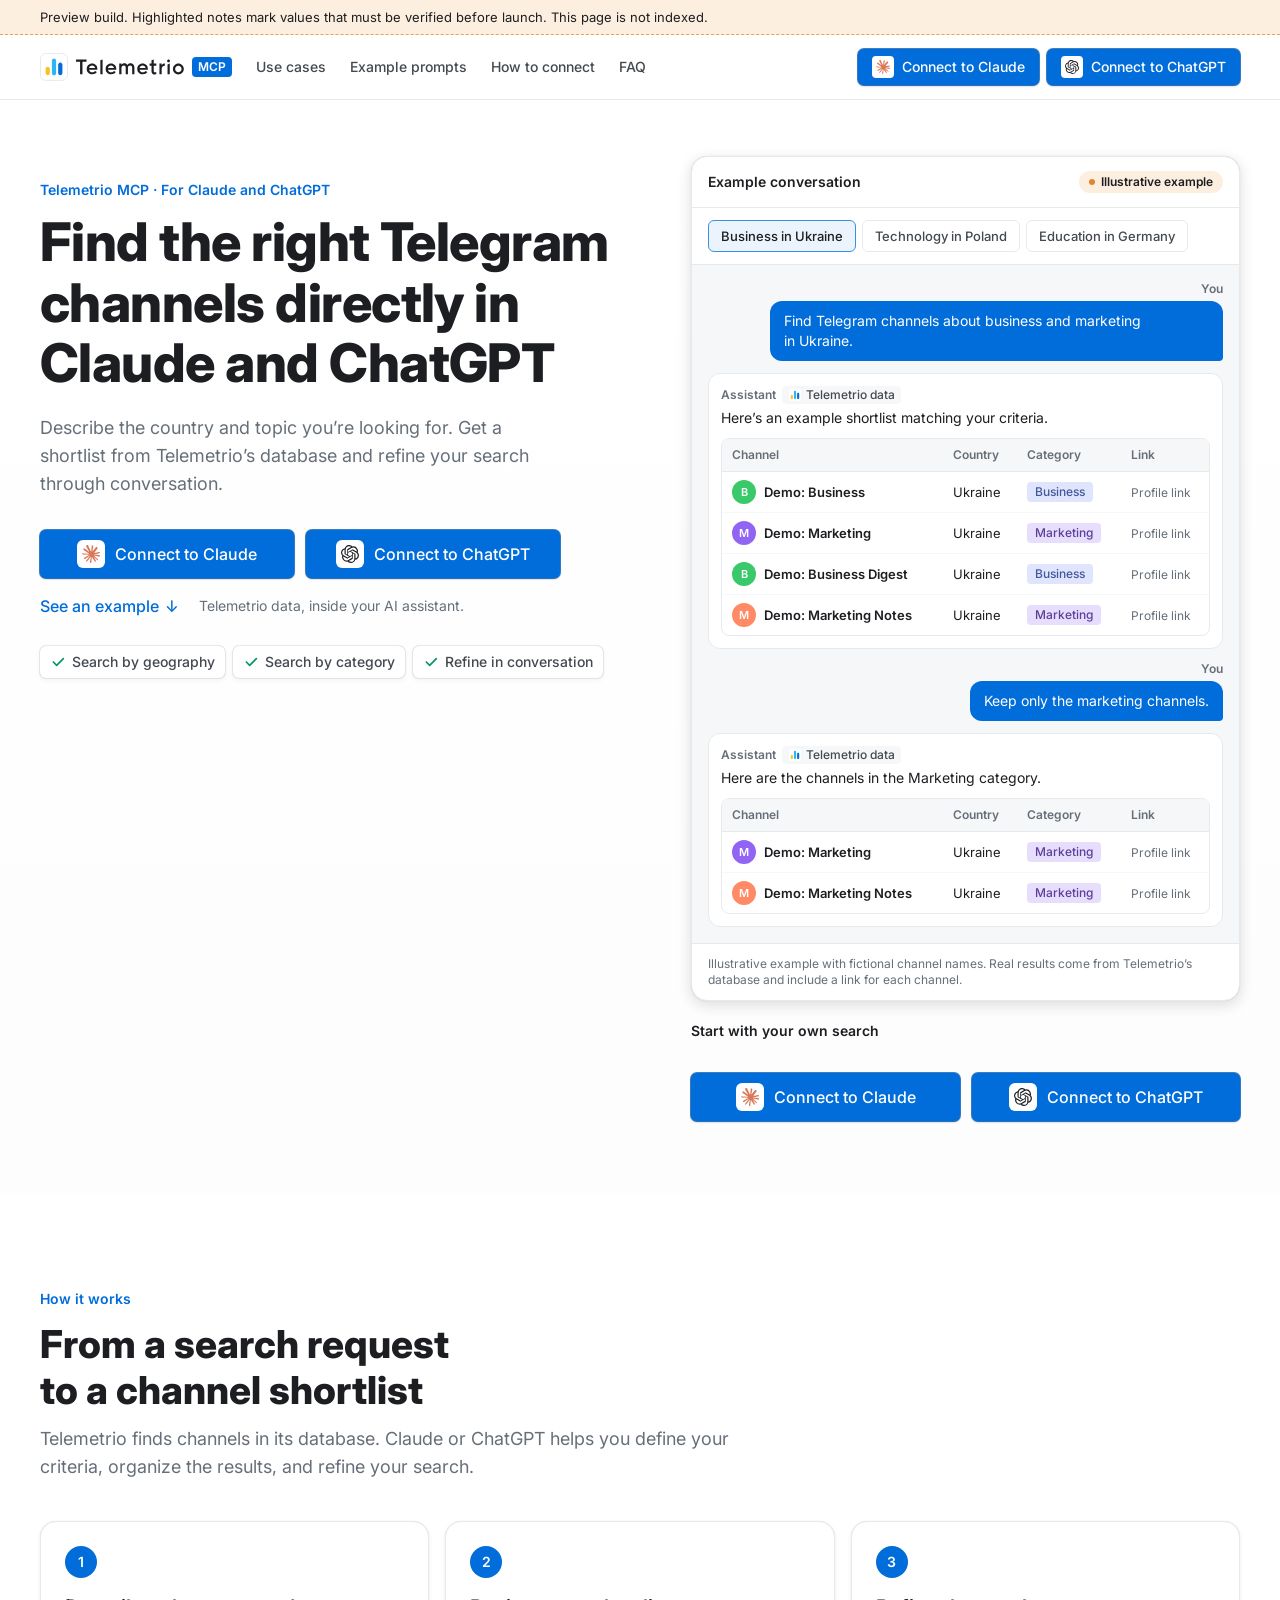
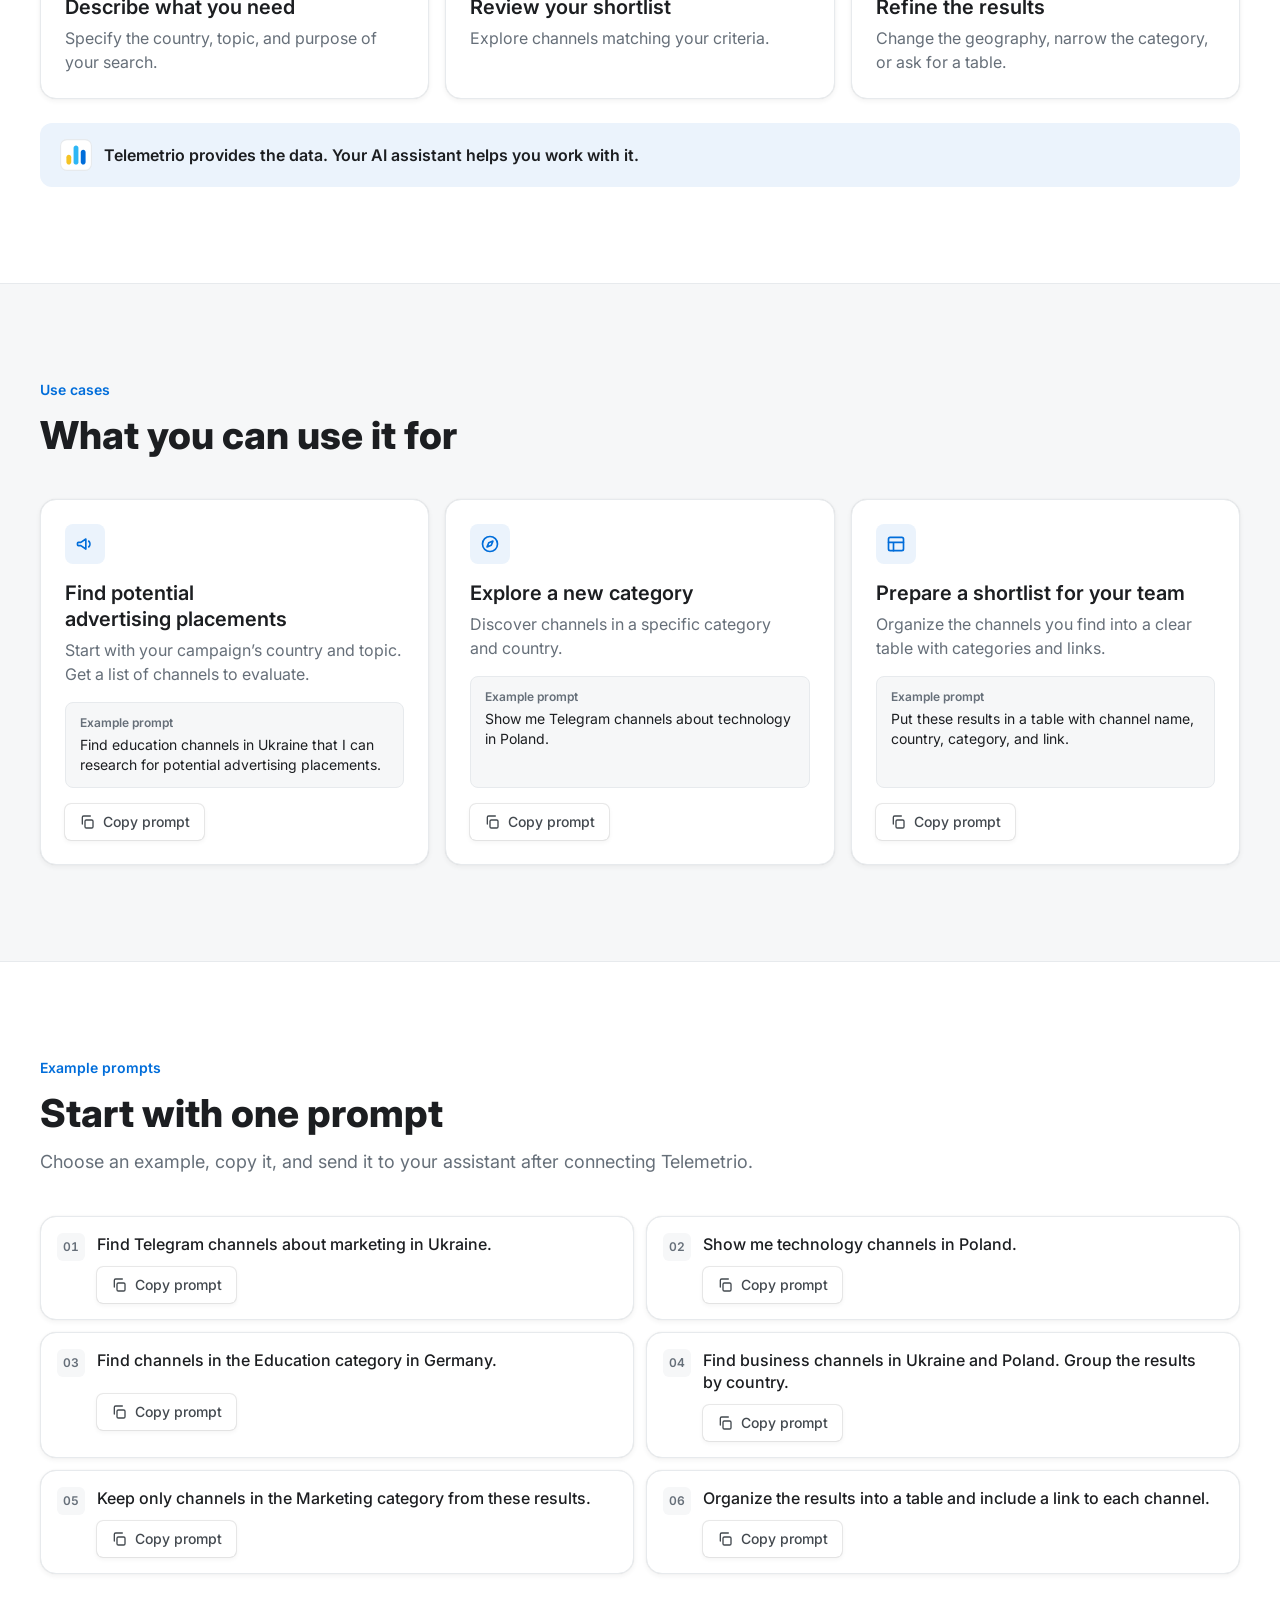
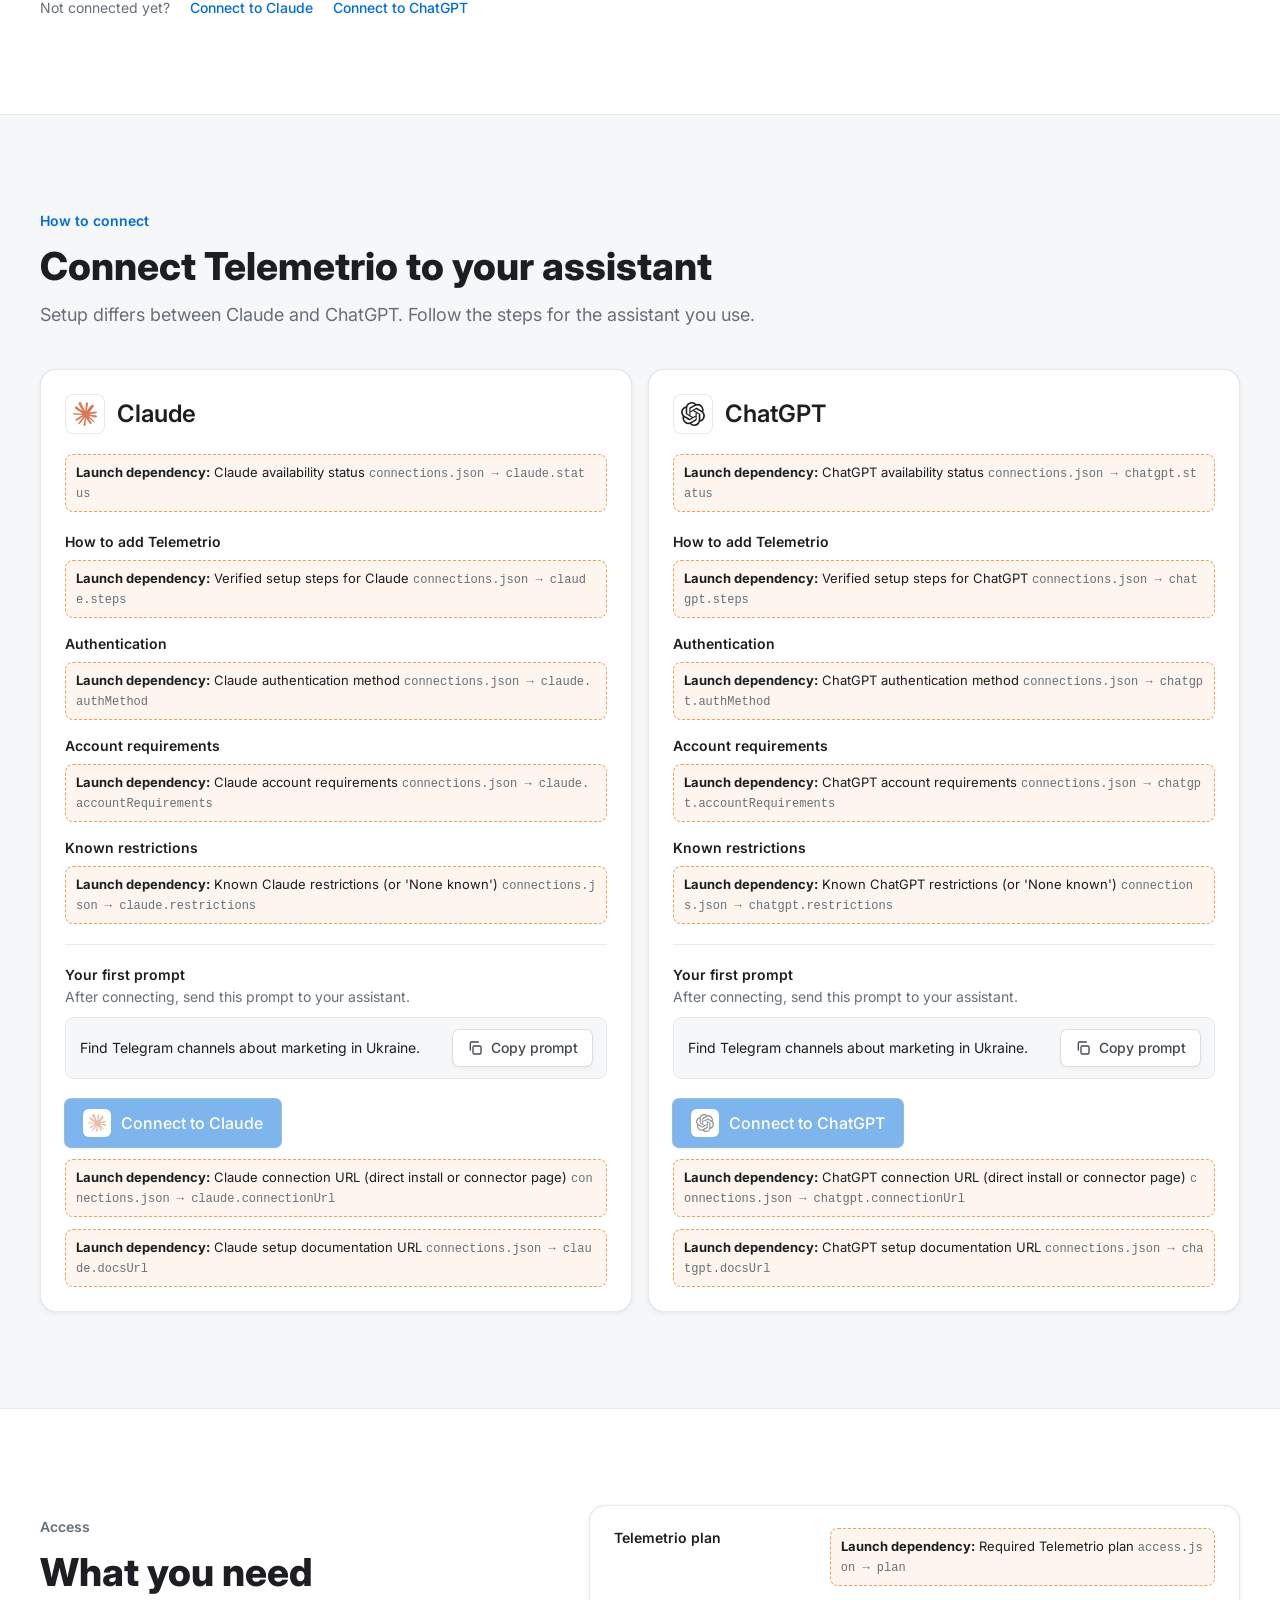
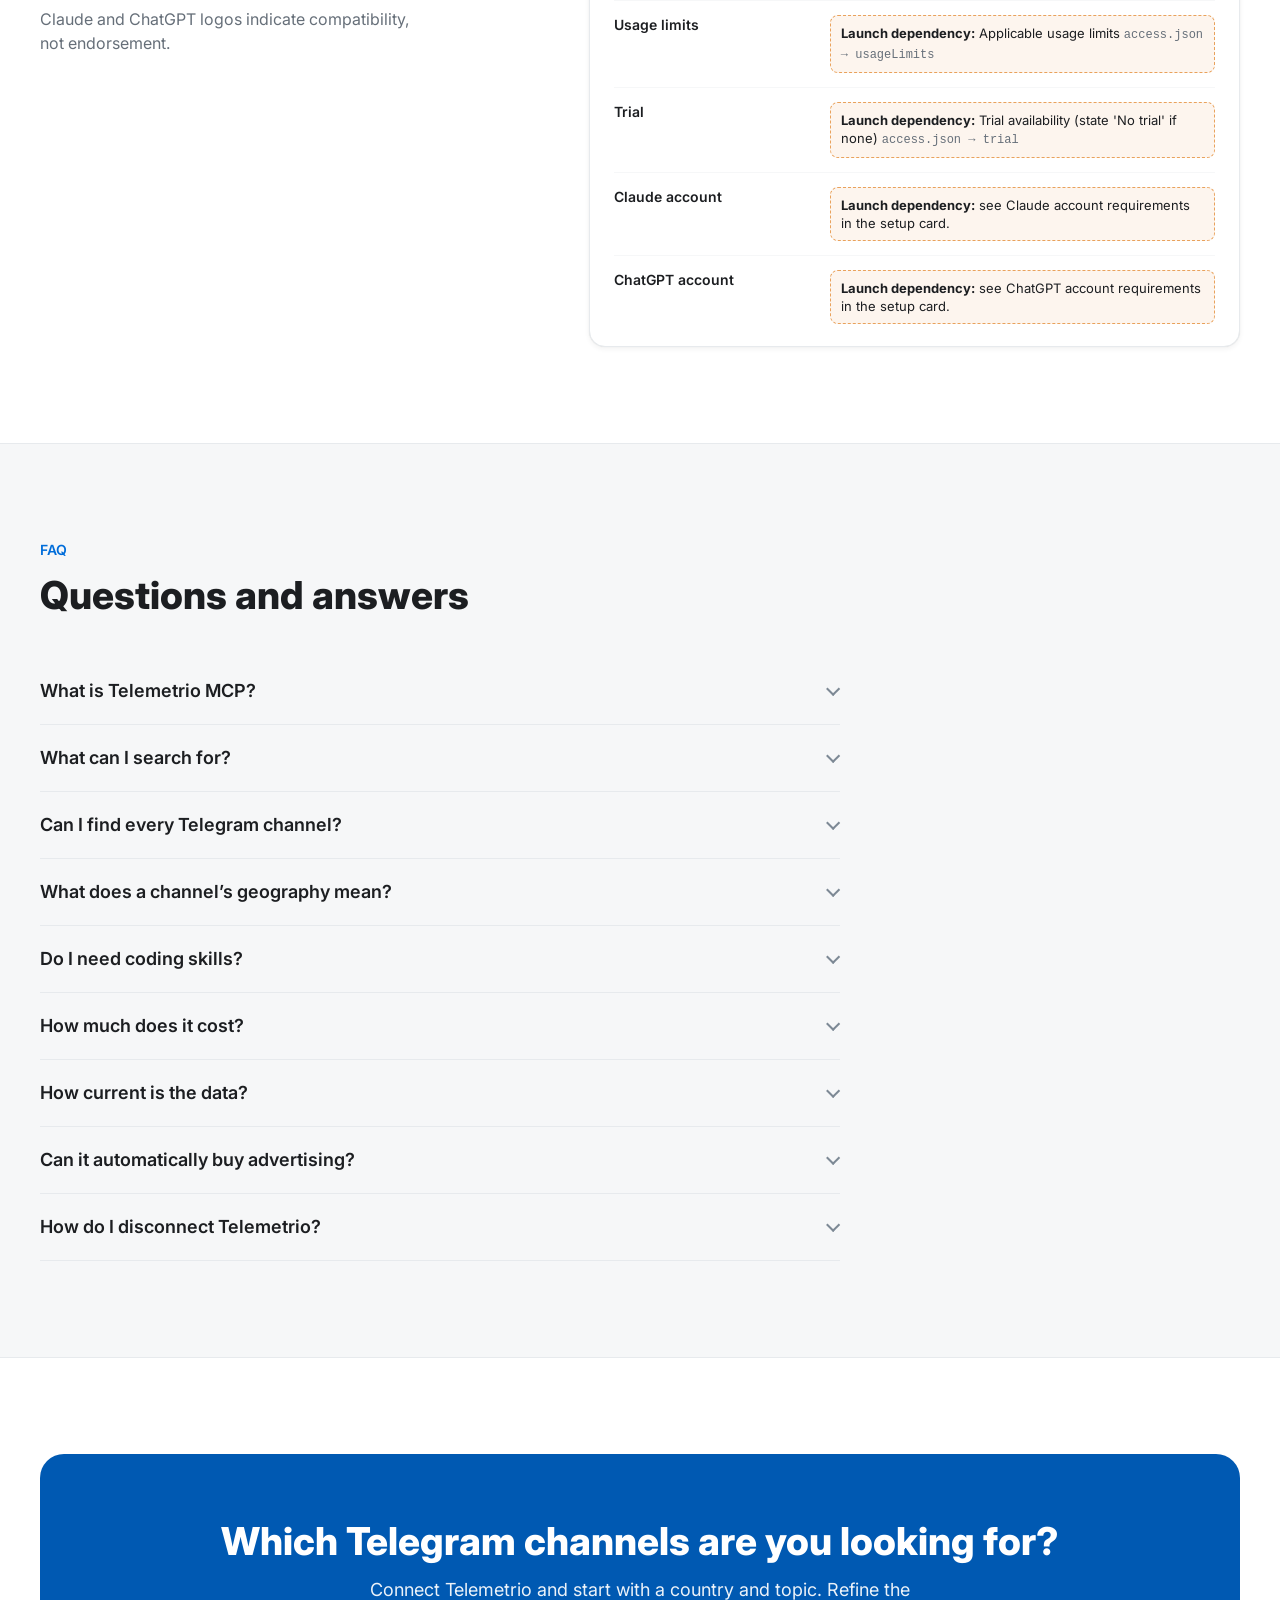
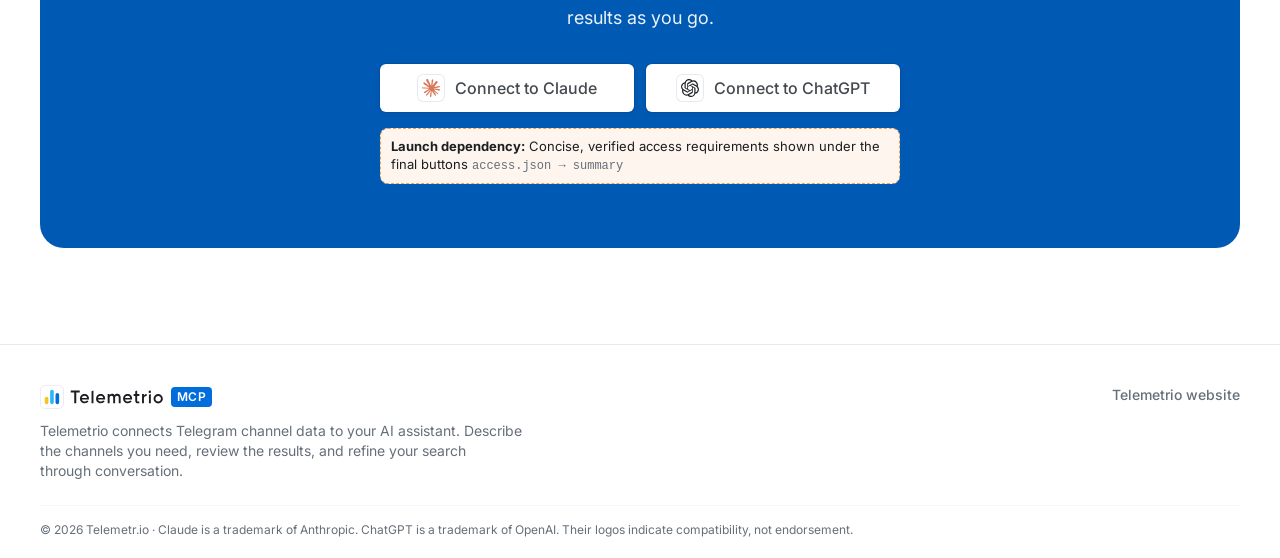
==== commit d13a37eb: "Add alternative Telemetrio MCP landing page (mcp/alt/) Prompt-builder hero, refinement walkthrough, " ====
--- a/mcp/index.html
+++ b/mcp/index.html
@@ -337,7 +337,7 @@
 .final p { max-width: 560px; margin: 12px auto 0; color: rgba(255,255,255,.92); font-size: 18px; line-height: 28px; }
 .final .cta-pair { margin: 32px auto 0; }
 .final .access-summary { margin-top: 16px; font-size: 14px; line-height: 20px; }
-.final .dep { max-width: 520px; margin: 16px auto 0; color: var(--text-base-primary); }
+.final .dep { max-width: 520px; margin: 16px auto 0; color: var(--text-base-primary); font-size: 13px; line-height: 18px; }
 @media (max-width: 640px) { .final { padding: 48px 20px; border-radius: 16px; } .final p { font-size: 16px; line-height: 24px; } }
 
 /* Footer */
@@ -388,7 +388,7 @@
       <div class="demo" aria-labelledby="demo-title">
         <div class="demo-head"><h2 class="demo-title" id="demo-title">Example conversation</h2><span class="badge-illustrative">Illustrative example</span></div>
         <div class="demo-tabs" role="tablist" aria-label="Example searches"><button type="button" role="tab" class="demo-tab" id="tab-business-ua" aria-controls="panel-business-ua" aria-selected="true" tabindex="0" data-scenario="business-ua">Business in Ukraine</button><button type="button" role="tab" class="demo-tab" id="tab-technology-pl" aria-controls="panel-technology-pl" aria-selected="false" tabindex="-1" data-scenario="technology-pl">Technology in Poland</button><button type="button" role="tab" class="demo-tab" id="tab-education-de" aria-controls="panel-education-de" aria-selected="false" tabindex="-1" data-scenario="education-de">Education in Germany</button></div>
-        <div class="demo-panel" role="tabpanel" id="panel-business-ua" aria-labelledby="tab-business-ua" tabindex="0"><div class="msg msg-user"><p class="msg-who">You</p><p class="msg-text">Find Telegram channels about business and marketing in Ukraine.</p></div><div class="msg msg-assistant"><p class="msg-who">Assistant<span class="source-chip"><img src="../assets/logo-icon.svg" alt="" width="14" height="14" />Telemetrio data</span></p><p>Here’s an example shortlist matching your criteria.</p><div class="results-wrap"><table class="results"><caption class="sr-only">Find Telegram channels about business and marketing in Ukraine.</caption><thead><tr><th scope="col">Channel</th><th scope="col">Country</th><th scope="col">Category</th><th scope="col">Link</th></tr></thead><tbody><tr><td data-label="Channel"><span class="ch"><span class="ch-ava" aria-hidden="true" style="--c:var(--bg-data-01)">B</span>Demo: Business</span></td><td data-label="Country">Ukraine</td><td data-label="Category"><span class="chip tone-a">Business</span></td><td data-label="Link"><span class="link-ph">Profile link<span class="sr-only"> (shown in real results)</span></span></td></tr><tr><td data-label="Channel"><span class="ch"><span class="ch-ava" aria-hidden="true" style="--c:var(--bg-data-06)">M</span>Demo: Marketing</span></td><td data-label="Country">Ukraine</td><td data-label="Category"><span class="chip tone-b">Marketing</span></td><td data-label="Link"><span class="link-ph">Profile link<span class="sr-only"> (shown in real results)</span></span></td></tr><tr><td data-label="Channel"><span class="ch"><span class="ch-ava" aria-hidden="true" style="--c:var(--bg-data-12)">B</span>Demo: Business Digest</span></td><td data-label="Country">Ukraine</td><td data-label="Category"><span class="chip tone-a">Business</span></td><td data-label="Link"><span class="link-ph">Profile link<span class="sr-only"> (shown in real results)</span></span></td></tr><tr><td data-label="Channel"><span class="ch"><span class="ch-ava" aria-hidden="true" style="--c:var(--bg-data-09)">M</span>Demo: Marketing Notes</span></td><td data-label="Country">Ukraine</td><td data-label="Category"><span class="chip tone-b">Marketing</span></td><td data-label="Link"><span class="link-ph">Profile link<span class="sr-only"> (shown in real results)</span></span></td></tr></tbody></table></div></div><div class="msg msg-user"><p class="msg-who">You</p><p class="msg-text">Keep only the marketing channels.</p></div><div class="msg msg-assistant"><p class="msg-who">Assistant<span class="source-chip"><img src="../assets/logo-icon.svg" alt="" width="14" height="14" />Telemetrio data</span></p><p>Here are the channels in the Marketing category.</p><div class="results-wrap"><table class="results"><caption class="sr-only">Keep only the marketing channels.</caption><thead><tr><th scope="col">Channel</th><th scope="col">Country</th><th scope="col">Category</th><th scope="col">Link</th></tr></thead><tbody><tr><td data-label="Channel"><span class="ch"><span class="ch-ava" aria-hidden="true" style="--c:var(--bg-data-01)">M</span>Demo: Marketing</span></td><td data-label="Country">Ukraine</td><td data-label="Category"><span class="chip tone-b">Marketing</span></td><td data-label="Link"><span class="link-ph">Profile link<span class="sr-only"> (shown in real results)</span></span></td></tr><tr><td data-label="Channel"><span class="ch"><span class="ch-ava" aria-hidden="true" style="--c:var(--bg-data-06)">M</span>Demo: Marketing Notes</span></td><td data-label="Country">Ukraine</td><td data-label="Category"><span class="chip tone-b">Marketing</span></td><td data-label="Link"><span class="link-ph">Profile link<span class="sr-only"> (shown in real results)</span></span></td></tr></tbody></table></div></div></div><div class="demo-panel" role="tabpanel" id="panel-technology-pl" aria-labelledby="tab-technology-pl" tabindex="0" hidden><div class="msg msg-user"><p class="msg-who">You</p><p class="msg-text">Find Telegram channels about technology and startups in Poland.</p></div><div class="msg msg-assistant"><p class="msg-who">Assistant<span class="source-chip"><img src="../assets/logo-icon.svg" alt="" width="14" height="14" />Telemetrio data</span></p><p>Here’s an example shortlist matching your criteria.</p><div class="results-wrap"><table class="results"><caption class="sr-only">Find Telegram channels about technology and startups in Poland.</caption><thead><tr><th scope="col">Channel</th><th scope="col">Country</th><th scope="col">Category</th><th scope="col">Link</th></tr></thead><tbody><tr><td data-label="Channel"><span class="ch"><span class="ch-ava" aria-hidden="true" style="--c:var(--bg-data-01)">T</span>Demo: Technology</span></td><td data-label="Country">Poland</td><td data-label="Category"><span class="chip tone-a">Technology</span></td><td data-label="Link"><span class="link-ph">Profile link<span class="sr-only"> (shown in real results)</span></span></td></tr><tr><td data-label="Channel"><span class="ch"><span class="ch-ava" aria-hidden="true" style="--c:var(--bg-data-06)">S</span>Demo: Startups</span></td><td data-label="Country">Poland</td><td data-label="Category"><span class="chip tone-b">Startups</span></td><td data-label="Link"><span class="link-ph">Profile link<span class="sr-only"> (shown in real results)</span></span></td></tr><tr><td data-label="Channel"><span class="ch"><span class="ch-ava" aria-hidden="true" style="--c:var(--bg-data-12)">T</span>Demo: Tech Weekly</span></td><td data-label="Country">Poland</td><td data-label="Category"><span class="chip tone-a">Technology</span></td><td data-label="Link"><span class="link-ph">Profile link<span class="sr-only"> (shown in real results)</span></span></td></tr><tr><td data-label="Channel"><span class="ch"><span class="ch-ava" aria-hidden="true" style="--c:var(--bg-data-09)">S</span>Demo: Startup Notes</span></td><td data-label="Country">Poland</td><td data-label="Category"><span class="chip tone-b">Startups</span></td><td data-label="Link"><span class="link-ph">Profile link<span class="sr-only"> (shown in real results)</span></span></td></tr></tbody></table></div></div><div class="msg msg-user"><p class="msg-who">You</p><p class="msg-text">Keep only the technology channels.</p></div><div class="msg msg-assistant"><p class="msg-who">Assistant<span class="source-chip"><img src="../assets/logo-icon.svg" alt="" width="14" height="14" />Telemetrio data</span></p><p>Here are the channels in the Technology category.</p><div class="results-wrap"><table class="results"><caption class="sr-only">Keep only the technology channels.</caption><thead><tr><th scope="col">Channel</th><th scope="col">Country</th><th scope="col">Category</th><th scope="col">Link</th></tr></thead><tbody><tr><td data-label="Channel"><span class="ch"><span class="ch-ava" aria-hidden="true" style="--c:var(--bg-data-01)">T</span>Demo: Technology</span></td><td data-label="Country">Poland</td><td data-label="Category"><span class="chip tone-a">Technology</span></td><td data-label="Link"><span class="link-ph">Profile link<span class="sr-only"> (shown in real results)</span></span></td></tr><tr><td data-label="Channel"><span class="ch"><span class="ch-ava" aria-hidden="true" style="--c:var(--bg-data-06)">T</span>Demo: Tech Weekly</span></td><td data-label="Country">Poland</td><td data-label="Category"><span class="chip tone-a">Technology</span></td><td data-label="Link"><span class="link-ph">Profile link<span class="sr-only"> (shown in real results)</span></span></td></tr></tbody></table></div></div></div><div class="demo-panel" role="tabpanel" id="panel-education-de" aria-labelledby="tab-education-de" tabindex="0" hidden><div class="msg msg-user"><p class="msg-who">You</p><p class="msg-text">Find Telegram channels about education and careers in Germany.</p></div><div class="msg msg-assistant"><p class="msg-who">Assistant<span class="source-chip"><img src="../assets/logo-icon.svg" alt="" width="14" height="14" />Telemetrio data</span></p><p>Here’s an example shortlist matching your criteria.</p><div class="results-wrap"><table class="results"><caption class="sr-only">Find Telegram channels about education and careers in Germany.</caption><thead><tr><th scope="col">Channel</th><th scope="col">Country</th><th scope="col">Category</th><th scope="col">Link</th></tr></thead><tbody><tr><td data-label="Channel"><span class="ch"><span class="ch-ava" aria-hidden="true" style="--c:var(--bg-data-01)">E</span>Demo: Education</span></td><td data-label="Country">Germany</td><td data-label="Category"><span class="chip tone-a">Education</span></td><td data-label="Link"><span class="link-ph">Profile link<span class="sr-only"> (shown in real results)</span></span></td></tr><tr><td data-label="Channel"><span class="ch"><span class="ch-ava" aria-hidden="true" style="--c:var(--bg-data-06)">C</span>Demo: Careers</span></td><td data-label="Country">Germany</td><td data-label="Category"><span class="chip tone-b">Careers</span></td><td data-label="Link"><span class="link-ph">Profile link<span class="sr-only"> (shown in real results)</span></span></td></tr><tr><td data-label="Channel"><span class="ch"><span class="ch-ava" aria-hidden="true" style="--c:var(--bg-data-12)">S</span>Demo: Study Notes</span></td><td data-label="Country">Germany</td><td data-label="Category"><span class="chip tone-a">Education</span></td><td data-label="Link"><span class="link-ph">Profile link<span class="sr-only"> (shown in real results)</span></span></td></tr><tr><td data-label="Channel"><span class="ch"><span class="ch-ava" aria-hidden="true" style="--c:var(--bg-data-09)">C</span>Demo: Career Digest</span></td><td data-label="Country">Germany</td><td data-label="Category"><span class="chip tone-b">Careers</span></td><td data-label="Link"><span class="link-ph">Profile link<span class="sr-only"> (shown in real results)</span></span></td></tr></tbody></table></div></div><div class="msg msg-user"><p class="msg-who">You</p><p class="msg-text">Keep only the education channels.</p></div><div class="msg msg-assistant"><p class="msg-who">Assistant<span class="source-chip"><img src="../assets/logo-icon.svg" alt="" width="14" height="14" />Telemetrio data</span></p><p>Here are the channels in the Education category.</p><div class="results-wrap"><table class="results"><caption class="sr-only">Keep only the education channels.</caption><thead><tr><th scope="col">Channel</th><th scope="col">Country</th><th scope="col">Category</th><th scope="col">Link</th></tr></thead><tbody><tr><td data-label="Channel"><span class="ch"><span class="ch-ava" aria-hidden="true" style="--c:var(--bg-data-01)">E</span>Demo: Education</span></td><td data-label="Country">Germany</td><td data-label="Category"><span class="chip tone-a">Education</span></td><td data-label="Link"><span class="link-ph">Profile link<span class="sr-only"> (shown in real results)</span></span></td></tr><tr><td data-label="Channel"><span class="ch"><span class="ch-ava" aria-hidden="true" style="--c:var(--bg-data-06)">S</span>Demo: Study Notes</span></td><td data-label="Country">Germany</td><td data-label="Category"><span class="chip tone-a">Education</span></td><td data-label="Link"><span class="link-ph">Profile link<span class="sr-only"> (shown in real results)</span></span></td></tr></tbody></table></div></div></div>
+        <div class="demo-panel" role="tabpanel" id="panel-business-ua" aria-labelledby="tab-business-ua" tabindex="0"><div class="msg msg-user"><p class="msg-who">You</p><p class="msg-text">Find Telegram channels about business and marketing in Ukraine.</p></div><div class="msg msg-assistant"><p class="msg-who">Assistant<span class="source-chip"><img src="../assets/logo-icon.svg" alt="" width="14" height="14" />Telemetrio data</span></p><p>Here’s an example shortlist matching your criteria.</p><div class="results-wrap"><table class="results"><caption class="sr-only">Find Telegram channels about business and marketing in Ukraine.</caption><thead><tr><th scope="col">Channel</th><th scope="col">Country</th><th scope="col">Category</th><th scope="col">Link</th></tr></thead><tbody><tr><td data-label="Channel"><span class="ch"><span class="ch-ava" aria-hidden="true" style="--c:var(--bg-data-09)">B</span>Demo: Business</span></td><td data-label="Country">Ukraine</td><td data-label="Category"><span class="chip tone-a">Business</span></td><td data-label="Link"><span class="link-ph">Profile link<span class="sr-only"> (shown in real results)</span></span></td></tr><tr><td data-label="Channel"><span class="ch"><span class="ch-ava" aria-hidden="true" style="--c:var(--bg-data-06)">M</span>Demo: Marketing</span></td><td data-label="Country">Ukraine</td><td data-label="Category"><span class="chip tone-b">Marketing</span></td><td data-label="Link"><span class="link-ph">Profile link<span class="sr-only"> (shown in real results)</span></span></td></tr><tr><td data-label="Channel"><span class="ch"><span class="ch-ava" aria-hidden="true" style="--c:var(--bg-data-09)">B</span>Demo: Business Digest</span></td><td data-label="Country">Ukraine</td><td data-label="Category"><span class="chip tone-a">Business</span></td><td data-label="Link"><span class="link-ph">Profile link<span class="sr-only"> (shown in real results)</span></span></td></tr><tr><td data-label="Channel"><span class="ch"><span class="ch-ava" aria-hidden="true" style="--c:var(--bg-data-12)">M</span>Demo: Marketing Notes</span></td><td data-label="Country">Ukraine</td><td data-label="Category"><span class="chip tone-b">Marketing</span></td><td data-label="Link"><span class="link-ph">Profile link<span class="sr-only"> (shown in real results)</span></span></td></tr></tbody></table></div></div><div class="msg msg-user"><p class="msg-who">You</p><p class="msg-text">Keep only the marketing channels.</p></div><div class="msg msg-assistant"><p class="msg-who">Assistant<span class="source-chip"><img src="../assets/logo-icon.svg" alt="" width="14" height="14" />Telemetrio data</span></p><p>Here are the channels in the Marketing category.</p><div class="results-wrap"><table class="results"><caption class="sr-only">Keep only the marketing channels.</caption><thead><tr><th scope="col">Channel</th><th scope="col">Country</th><th scope="col">Category</th><th scope="col">Link</th></tr></thead><tbody><tr><td data-label="Channel"><span class="ch"><span class="ch-ava" aria-hidden="true" style="--c:var(--bg-data-06)">M</span>Demo: Marketing</span></td><td data-label="Country">Ukraine</td><td data-label="Category"><span class="chip tone-b">Marketing</span></td><td data-label="Link"><span class="link-ph">Profile link<span class="sr-only"> (shown in real results)</span></span></td></tr><tr><td data-label="Channel"><span class="ch"><span class="ch-ava" aria-hidden="true" style="--c:var(--bg-data-12)">M</span>Demo: Marketing Notes</span></td><td data-label="Country">Ukraine</td><td data-label="Category"><span class="chip tone-b">Marketing</span></td><td data-label="Link"><span class="link-ph">Profile link<span class="sr-only"> (shown in real results)</span></span></td></tr></tbody></table></div></div></div><div class="demo-panel" role="tabpanel" id="panel-technology-pl" aria-labelledby="tab-technology-pl" tabindex="0" hidden><div class="msg msg-user"><p class="msg-who">You</p><p class="msg-text">Find Telegram channels about technology and startups in Poland.</p></div><div class="msg msg-assistant"><p class="msg-who">Assistant<span class="source-chip"><img src="../assets/logo-icon.svg" alt="" width="14" height="14" />Telemetrio data</span></p><p>Here’s an example shortlist matching your criteria.</p><div class="results-wrap"><table class="results"><caption class="sr-only">Find Telegram channels about technology and startups in Poland.</caption><thead><tr><th scope="col">Channel</th><th scope="col">Country</th><th scope="col">Category</th><th scope="col">Link</th></tr></thead><tbody><tr><td data-label="Channel"><span class="ch"><span class="ch-ava" aria-hidden="true" style="--c:var(--bg-data-09)">T</span>Demo: Technology</span></td><td data-label="Country">Poland</td><td data-label="Category"><span class="chip tone-a">Technology</span></td><td data-label="Link"><span class="link-ph">Profile link<span class="sr-only"> (shown in real results)</span></span></td></tr><tr><td data-label="Channel"><span class="ch"><span class="ch-ava" aria-hidden="true" style="--c:var(--bg-data-06)">S</span>Demo: Startups</span></td><td data-label="Country">Poland</td><td data-label="Category"><span class="chip tone-b">Startups</span></td><td data-label="Link"><span class="link-ph">Profile link<span class="sr-only"> (shown in real results)</span></span></td></tr><tr><td data-label="Channel"><span class="ch"><span class="ch-ava" aria-hidden="true" style="--c:var(--bg-data-01)">T</span>Demo: Tech Weekly</span></td><td data-label="Country">Poland</td><td data-label="Category"><span class="chip tone-a">Technology</span></td><td data-label="Link"><span class="link-ph">Profile link<span class="sr-only"> (shown in real results)</span></span></td></tr><tr><td data-label="Channel"><span class="ch"><span class="ch-ava" aria-hidden="true" style="--c:var(--bg-data-09)">S</span>Demo: Startup Notes</span></td><td data-label="Country">Poland</td><td data-label="Category"><span class="chip tone-b">Startups</span></td><td data-label="Link"><span class="link-ph">Profile link<span class="sr-only"> (shown in real results)</span></span></td></tr></tbody></table></div></div><div class="msg msg-user"><p class="msg-who">You</p><p class="msg-text">Keep only the technology channels.</p></div><div class="msg msg-assistant"><p class="msg-who">Assistant<span class="source-chip"><img src="../assets/logo-icon.svg" alt="" width="14" height="14" />Telemetrio data</span></p><p>Here are the channels in the Technology category.</p><div class="results-wrap"><table class="results"><caption class="sr-only">Keep only the technology channels.</caption><thead><tr><th scope="col">Channel</th><th scope="col">Country</th><th scope="col">Category</th><th scope="col">Link</th></tr></thead><tbody><tr><td data-label="Channel"><span class="ch"><span class="ch-ava" aria-hidden="true" style="--c:var(--bg-data-09)">T</span>Demo: Technology</span></td><td data-label="Country">Poland</td><td data-label="Category"><span class="chip tone-a">Technology</span></td><td data-label="Link"><span class="link-ph">Profile link<span class="sr-only"> (shown in real results)</span></span></td></tr><tr><td data-label="Channel"><span class="ch"><span class="ch-ava" aria-hidden="true" style="--c:var(--bg-data-01)">T</span>Demo: Tech Weekly</span></td><td data-label="Country">Poland</td><td data-label="Category"><span class="chip tone-a">Technology</span></td><td data-label="Link"><span class="link-ph">Profile link<span class="sr-only"> (shown in real results)</span></span></td></tr></tbody></table></div></div></div><div class="demo-panel" role="tabpanel" id="panel-education-de" aria-labelledby="tab-education-de" tabindex="0" hidden><div class="msg msg-user"><p class="msg-who">You</p><p class="msg-text">Find Telegram channels about education and careers in Germany.</p></div><div class="msg msg-assistant"><p class="msg-who">Assistant<span class="source-chip"><img src="../assets/logo-icon.svg" alt="" width="14" height="14" />Telemetrio data</span></p><p>Here’s an example shortlist matching your criteria.</p><div class="results-wrap"><table class="results"><caption class="sr-only">Find Telegram channels about education and careers in Germany.</caption><thead><tr><th scope="col">Channel</th><th scope="col">Country</th><th scope="col">Category</th><th scope="col">Link</th></tr></thead><tbody><tr><td data-label="Channel"><span class="ch"><span class="ch-ava" aria-hidden="true" style="--c:var(--bg-data-09)">E</span>Demo: Education</span></td><td data-label="Country">Germany</td><td data-label="Category"><span class="chip tone-a">Education</span></td><td data-label="Link"><span class="link-ph">Profile link<span class="sr-only"> (shown in real results)</span></span></td></tr><tr><td data-label="Channel"><span class="ch"><span class="ch-ava" aria-hidden="true" style="--c:var(--bg-data-01)">C</span>Demo: Careers</span></td><td data-label="Country">Germany</td><td data-label="Category"><span class="chip tone-b">Careers</span></td><td data-label="Link"><span class="link-ph">Profile link<span class="sr-only"> (shown in real results)</span></span></td></tr><tr><td data-label="Channel"><span class="ch"><span class="ch-ava" aria-hidden="true" style="--c:var(--bg-data-06)">S</span>Demo: Study Notes</span></td><td data-label="Country">Germany</td><td data-label="Category"><span class="chip tone-a">Education</span></td><td data-label="Link"><span class="link-ph">Profile link<span class="sr-only"> (shown in real results)</span></span></td></tr><tr><td data-label="Channel"><span class="ch"><span class="ch-ava" aria-hidden="true" style="--c:var(--bg-data-06)">C</span>Demo: Career Digest</span></td><td data-label="Country">Germany</td><td data-label="Category"><span class="chip tone-b">Careers</span></td><td data-label="Link"><span class="link-ph">Profile link<span class="sr-only"> (shown in real results)</span></span></td></tr></tbody></table></div></div><div class="msg msg-user"><p class="msg-who">You</p><p class="msg-text">Keep only the education channels.</p></div><div class="msg msg-assistant"><p class="msg-who">Assistant<span class="source-chip"><img src="../assets/logo-icon.svg" alt="" width="14" height="14" />Telemetrio data</span></p><p>Here are the channels in the Education category.</p><div class="results-wrap"><table class="results"><caption class="sr-only">Keep only the education channels.</caption><thead><tr><th scope="col">Channel</th><th scope="col">Country</th><th scope="col">Category</th><th scope="col">Link</th></tr></thead><tbody><tr><td data-label="Channel"><span class="ch"><span class="ch-ava" aria-hidden="true" style="--c:var(--bg-data-09)">E</span>Demo: Education</span></td><td data-label="Country">Germany</td><td data-label="Category"><span class="chip tone-a">Education</span></td><td data-label="Link"><span class="link-ph">Profile link<span class="sr-only"> (shown in real results)</span></span></td></tr><tr><td data-label="Channel"><span class="ch"><span class="ch-ava" aria-hidden="true" style="--c:var(--bg-data-06)">S</span>Demo: Study Notes</span></td><td data-label="Country">Germany</td><td data-label="Category"><span class="chip tone-a">Education</span></td><td data-label="Link"><span class="link-ph">Profile link<span class="sr-only"> (shown in real results)</span></span></td></tr></tbody></table></div></div></div>
         <p class="demo-foot">Illustrative example with fictional channel names. Real results come from Telemetrio’s database and include a link for each channel.</p>
       </div>
       <div class="demo-cta">
@@ -511,7 +511,7 @@
   </div>
 </footer>
 <p class="sr-only" aria-live="polite" id="live"></p>
-<script type="application/json" id="mcp-config">{"statusEndpoint": null, "analytics": {"dataLayer": "dataLayer"}, "experiment": {"param": "hl", "variants": ["a", "b"], "default": "a"}, "strings": {"copied": "Prompt copied", "copyFailed": "Couldn’t copy automatically. The prompt is selected — press Ctrl+C (⌘C on Mac).", "menuOpen": "Open menu", "menuClose": "Close menu", "connected": "Telemetrio is connected. Try your first search."}, "scenarios": {"business-ua": "Find Telegram channels about business and marketing in Ukraine.", "technology-pl": "Find Telegram channels about technology and startups in Poland.", "education-de": "Find Telegram channels about education and careers in Germany."}}</script>
+<script type="application/json" id="mcp-config">{"statusEndpoint": null, "analytics": {"dataLayer": "dataLayer"}, "experiment": {"param": "hl", "variants": ["a", "b"], "default": "a"}, "strings": {"copied": "Prompt copied", "copyFailed": "Couldn’t copy automatically. The prompt is selected — press Ctrl+C (⌘C on Mac).", "menuOpen": "Open menu", "menuClose": "Close menu", "connected": "Telemetrio is connected. Try your first search."}, "scenarios": {"business-ua": "Find Telegram channels about business and marketing in Ukraine.", "technology-pl": "Find Telegram channels about technology and startups in Poland.", "education-de": "Find Telegram channels about education and careers in Germany."}, "pageVariant": "main"}</script>
 <script>
 /* Telemetrio MCP landing page behaviour. Runtime settings come from #mcp-config (generated by build.py). */
 (() => {
@@ -527,10 +527,11 @@
   const dataLayer = (window[cfg.analytics.dataLayer] = window[cfg.analytics.dataLayer] || []);
   const debug = params.get('debug') === 'analytics';
   const track = (event, data = {}) => {
-    const payload = { event, experiment_variant: variant, ...data };
+    const payload = { event, page_variant: cfg.pageVariant, experiment_variant: variant, ...data };
     dataLayer.push(payload);
     if (debug) console.info('[analytics]', payload);
   };
+  window.telemetrioMcp = { track };
   track('mcp_landing_view');
 
   const announce = (msg) => { live.textContent = ''; setTimeout(() => { live.textContent = msg; }, 30); };
@@ -635,19 +636,18 @@
     setupSeen.add(assistant);
     track('mcp_setup_view', { assistant, trigger });
   };
-  // Carry the selected example prompt into that assistant's setup card.
-  const setFirstPrompt = (assistant, scenarioId) => {
-    const prompt = cfg.scenarios[scenarioId];
+  // Carry the selected example (or a prompt composed on the page) into that assistant's setup card.
+  const setFirstPrompt = (assistant, text, promptId) => {
     const el = document.getElementById(`setup-${assistant}-prompt`);
-    if (!prompt || !el) return;
-    el.textContent = prompt;
+    if (!text || !el) return;
+    el.textContent = text;
     const btn = document.querySelector(`[data-copy="setup-${assistant}-prompt"]`);
-    if (btn) btn.dataset.promptId = `scenario:${scenarioId}`;
-  };
-  const openSetup = (assistant, scenarioId) => {
+    if (btn && promptId) btn.dataset.promptId = promptId;
+  };
+  const openSetup = (assistant, prompt) => {
     const card = document.getElementById(`setup-${assistant}`);
     if (!card) return;
-    if (scenarioId) { setFirstPrompt(assistant, scenarioId); storage.set('mcp_selected_prompt', { assistant, scenarioId }); }
+    if (prompt) { setFirstPrompt(assistant, prompt.text, prompt.id); storage.set('mcp_selected_prompt', { assistant, ...prompt }); }
     card.scrollIntoView({ behavior: reduceMotion ? 'auto' : 'smooth', block: 'start' });
     card.querySelector('h3').focus({ preventScroll: true });
     card.classList.add('is-targeted');
@@ -658,12 +658,15 @@
   document.addEventListener('click', (e) => {
     const link = e.target.closest('a[data-assistant]');
     if (!link) return;
-    const { assistant, location: ctaLocation, scenario } = link.dataset;
-    track('mcp_connect_click', { assistant, cta_location: ctaLocation, scenario_id: scenario || null });
-    if (link.getAttribute('href').startsWith('#setup-')) { e.preventDefault(); openSetup(assistant, scenario); }
+    const { assistant, location: ctaLocation, scenario, promptFrom } = link.dataset;
+    const source = promptFrom && document.getElementById(promptFrom);
+    const prompt = source ? { text: source.textContent.trim(), id: source.dataset.promptId }
+      : scenario && cfg.scenarios[scenario] ? { text: cfg.scenarios[scenario], id: `scenario:${scenario}` } : null;
+    track('mcp_connect_click', { assistant, cta_location: ctaLocation, scenario_id: (prompt && prompt.id) || null });
+    if (link.getAttribute('href').startsWith('#setup-')) { e.preventDefault(); openSetup(assistant, prompt); }
   });
   const saved = storage.get('mcp_selected_prompt');
-  if (saved) setFirstPrompt(saved.assistant, saved.scenarioId);
+  if (saved) setFirstPrompt(saved.assistant, saved.text, saved.id);
   if (/^#setup-(claude|chatgpt)$/.test(location.hash)) openSetup(location.hash.slice(7));
   if ('IntersectionObserver' in window) {
     const io = new IntersectionObserver((entries) => entries.forEach((en) => {
